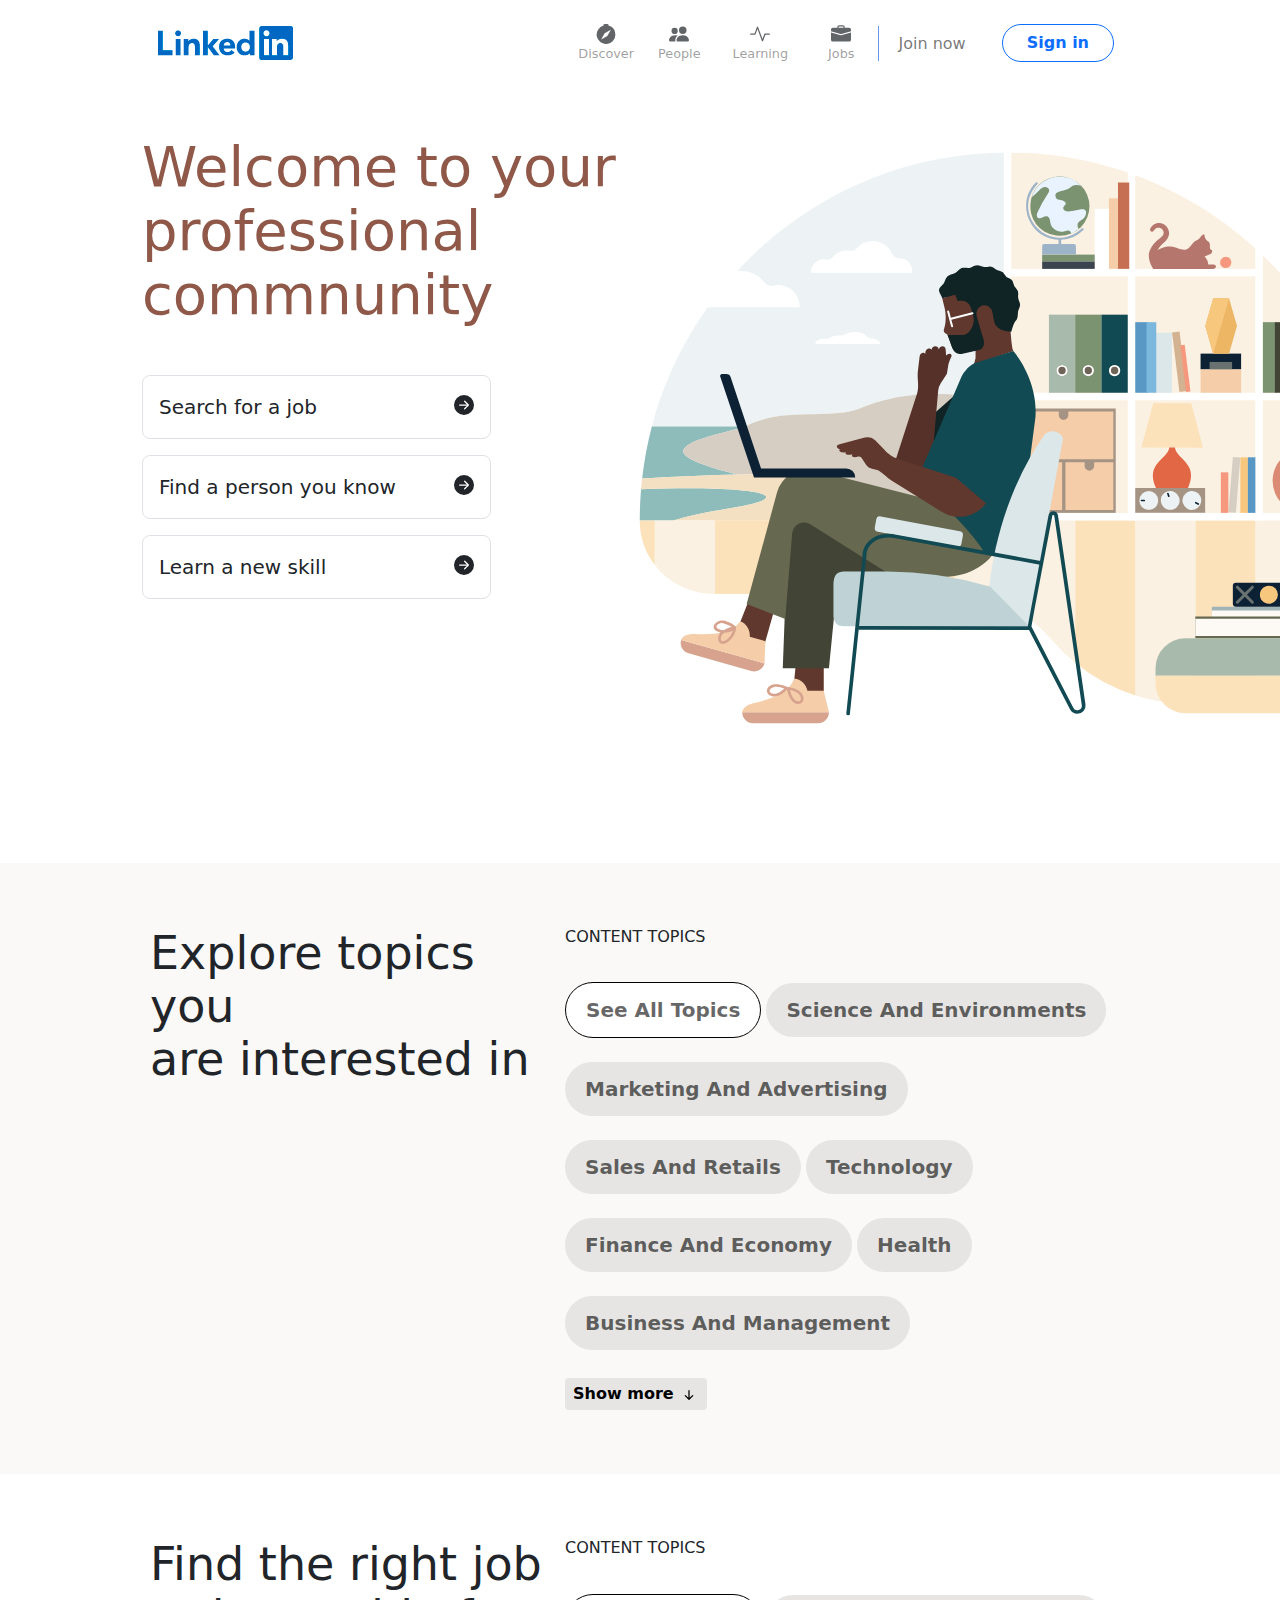
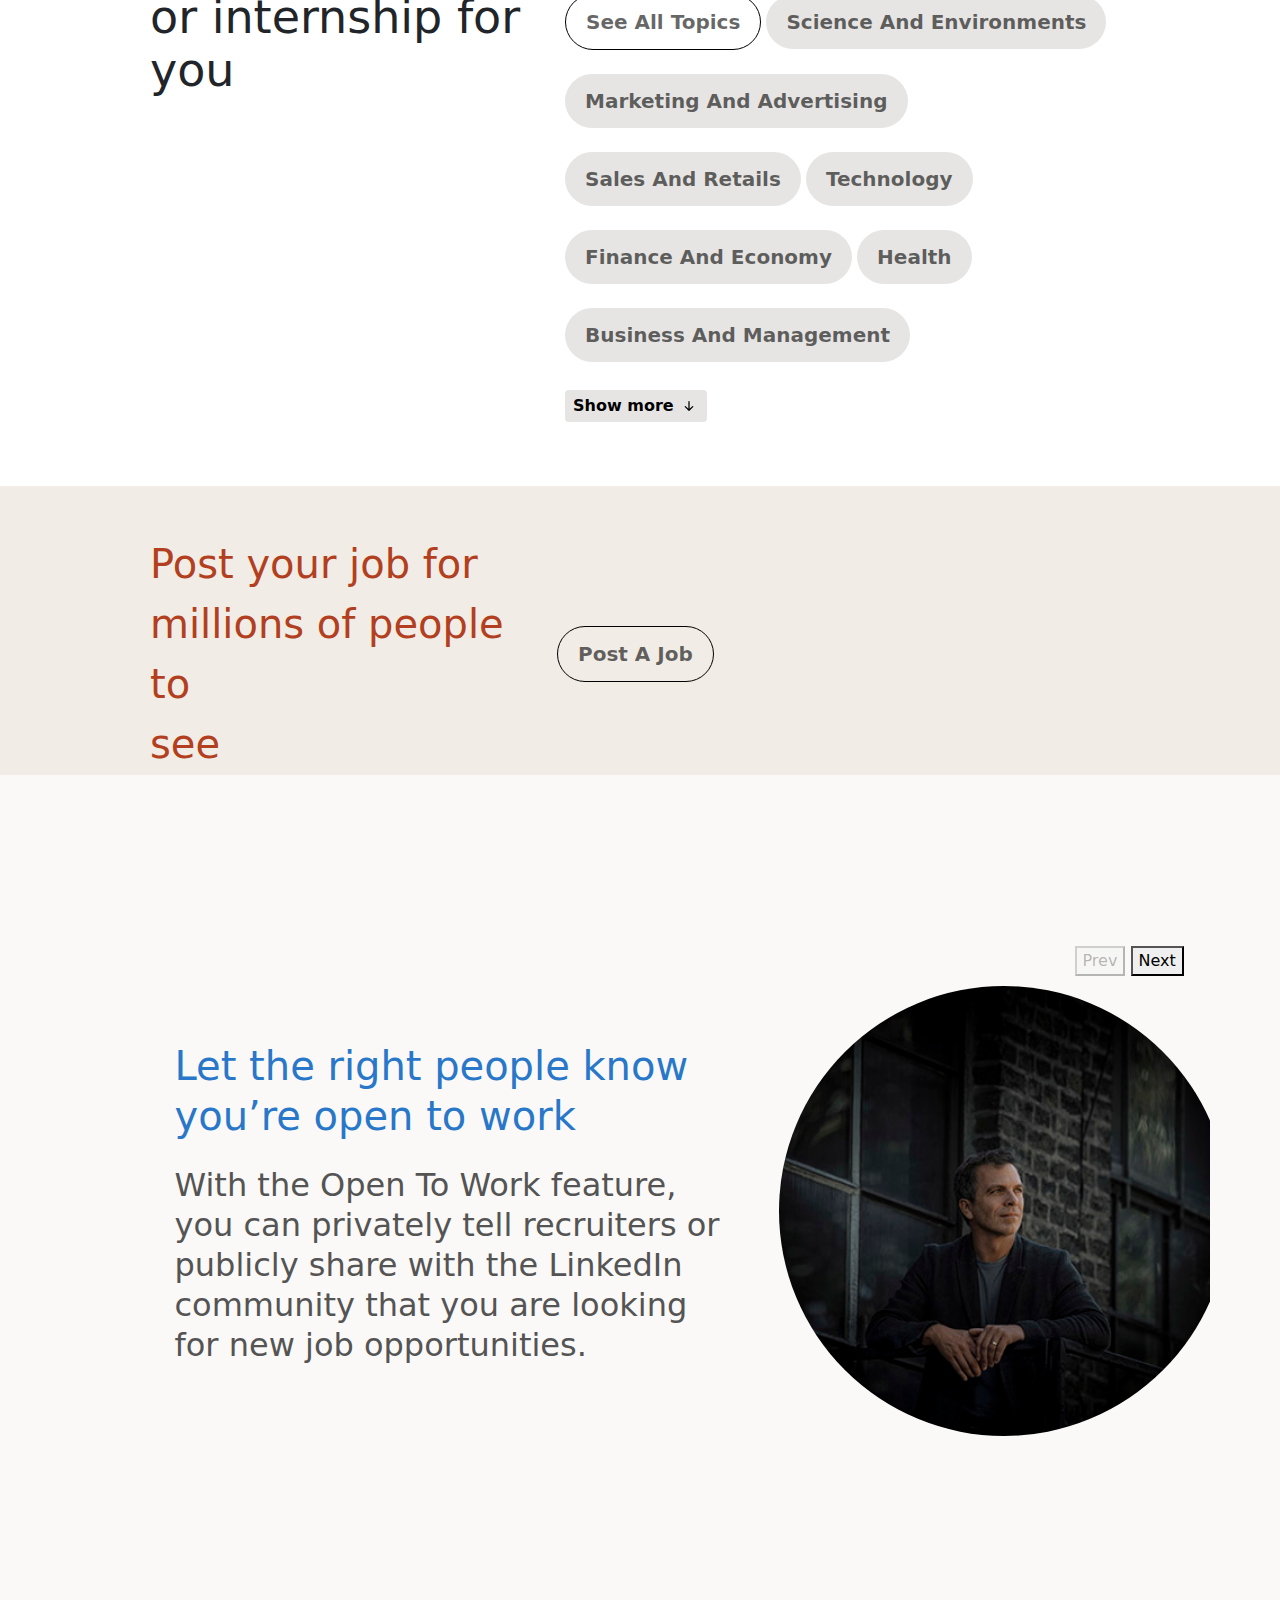
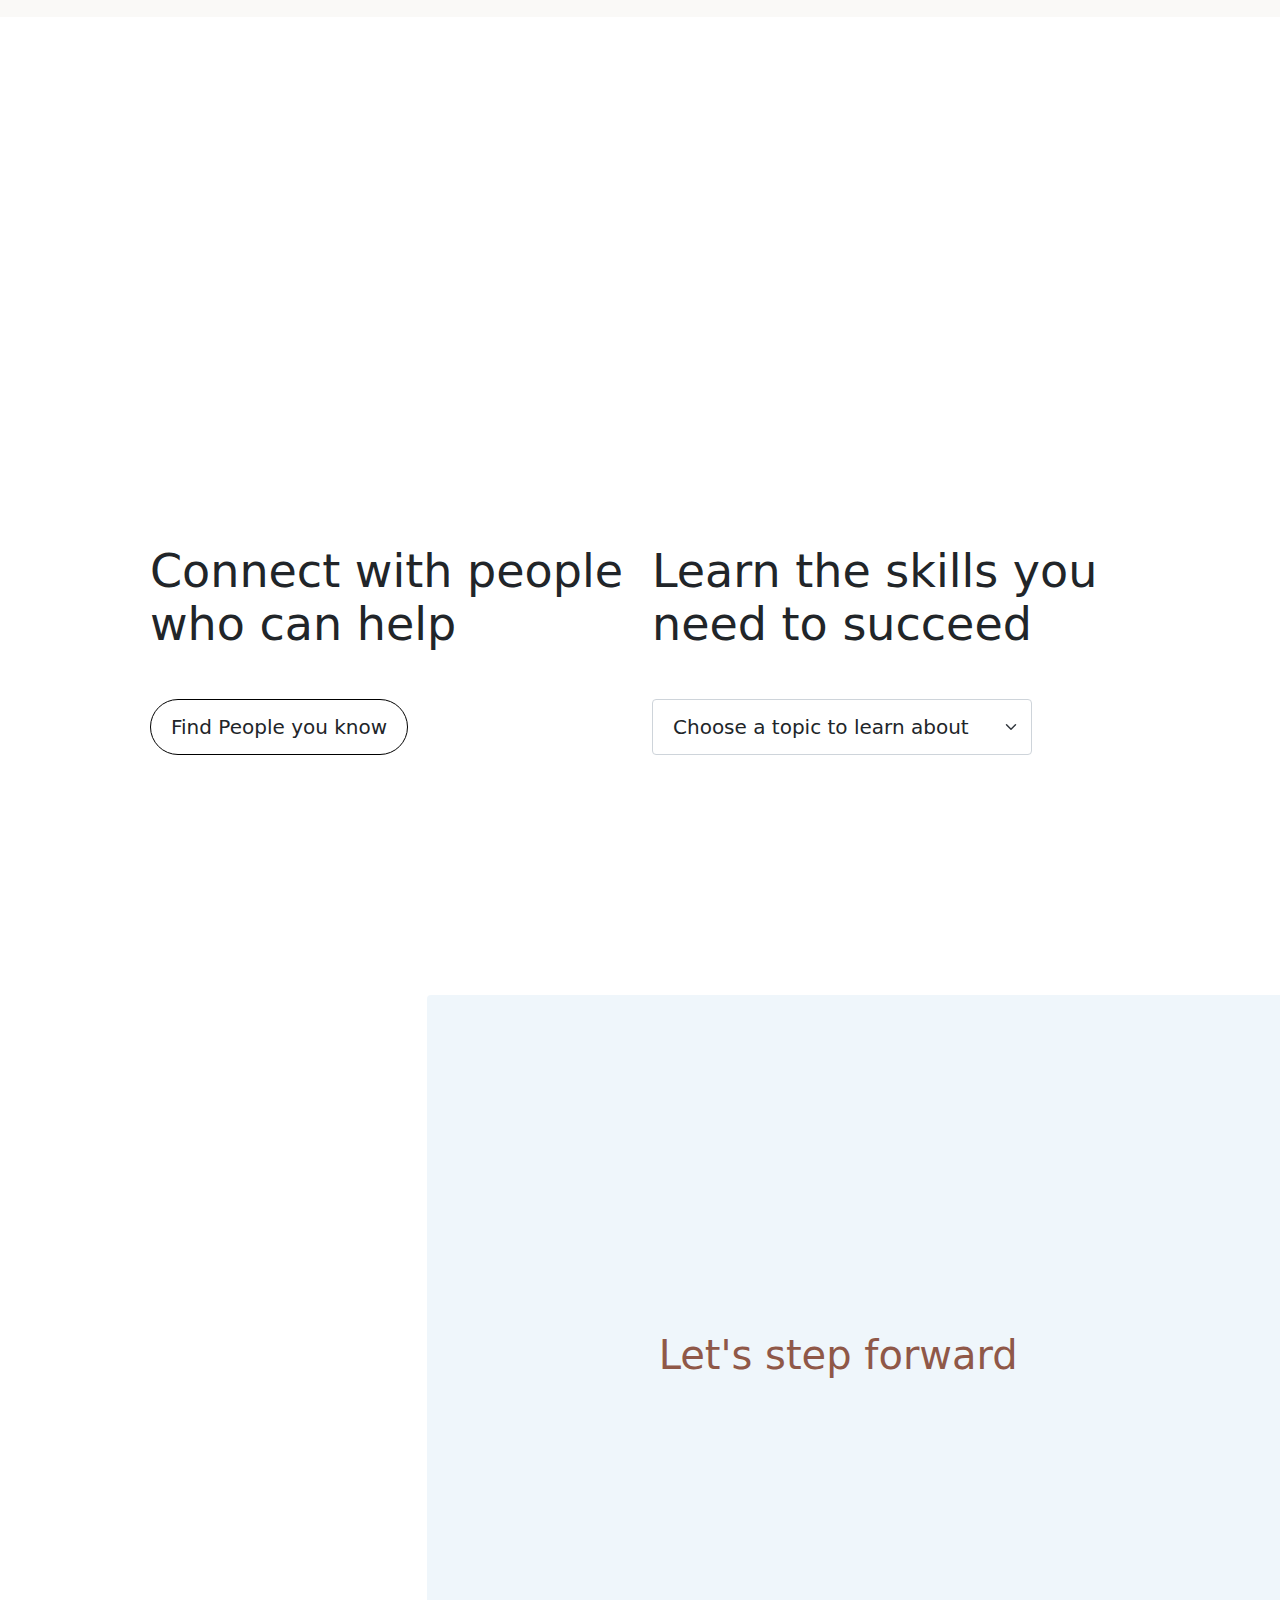
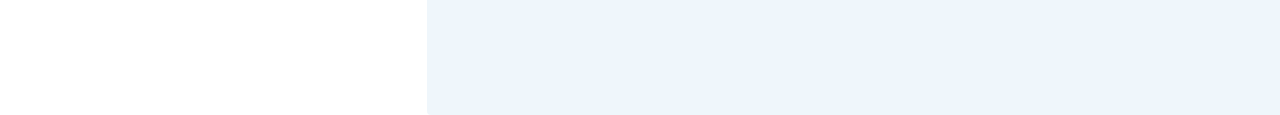
==== index.html @ 9d745d3b "upload code" ====
<!DOCTYPE html>
<html lang="en">

<head>
  <meta charset="UTF-8">
  <meta http-equiv="X-UA-Compatible" content="IE=edge">
  <meta name="viewport" content="width=device-width, initial-scale=1.0">
  <title>Document</title>
  <link rel="stylesheet" href="./CSS/bootstrap.min.css">
  <link rel="stylesheet"
    href="https://cdnjs.cloudflare.com/ajax/libs/bootstrap-icons/1.7.2/font/bootstrap-icons.min.css"
    integrity="sha512-1fPmaHba3v4A7PaUsComSM4TBsrrRGs+/fv0vrzafQ+Rw+siILTiJa0NtFfvGeyY5E182SDTaF5PqP+XOHgJag=="
    crossorigin="anonymous" referrerpolicy="no-referrer" />
  <link rel="stylesheet" href="./CSS/style.css">
</head>

<body>
  <nav class="navbar navbar-expand-lg navbar-light bg-white">
    <div class="container px-lg-7 py-2">
      <a class="navbar-brand" href="#">
        <img src="./img/logo.png" class="logo" alt="logo.png">
      </a>
      <button class="navbar-toggler" type="button" data-bs-toggle="collapse"
        data-bs-target="#navbarSupportedContent" aria-controls="navbarSupportedContent"
        aria-expanded="false" aria-label="Toggle navigation">
        <span class="navbar-toggler-icon"></span>
      </button>
      <div class="collapse navbar-collapse flex-grow-0" id="navbarSupportedContent">
        <ul class="navbar-nav me-auto mb-2 mb-lg-0 driver ps-md-2">
          <li class="nav-item itemHover flexBox py-md-2">
            <svg xmlns="http://www.w3.org/2000/svg" width="20" height="20" fill="currentColor"
              class="bi bi-compass-fill" viewBox="0 0 16 16">
              <path
                d="M15.5 8.516a7.5 7.5 0 1 1-9.462-7.24A1 1 0 0 1 7 0h2a1 1 0 0 1 .962 1.276 7.503 7.503 0 0 1 5.538 7.24zm-3.61-3.905L6.94 7.439 4.11 12.39l4.95-2.828 2.828-4.95z" />
            </svg>
            <a class="nav-link py-0" aria-current="page" href="#">Discover</a>
          </li>
          <li class="nav-item itemHover flexBox py-md-2 px-lg-2">
            <svg xmlns="http://www.w3.org/2000/svg" width="20" height="20" fill="currentColor"
              class="bi bi-people-fill" viewBox="0 0 16 16">
              <path
                d="M7 14s-1 0-1-1 1-4 5-4 5 3 5 4-1 1-1 1H7zm4-6a3 3 0 1 0 0-6 3 3 0 0 0 0 6z" />
              <path fill-rule="evenodd"
                d="M5.216 14A2.238 2.238 0 0 1 5 13c0-1.355.68-2.75 1.936-3.72A6.325 6.325 0 0 0 5 9c-4 0-5 3-5 4s1 1 1 1h4.216z" />
              <path d="M4.5 8a2.5 2.5 0 1 0 0-5 2.5 2.5 0 0 0 0 5z" />
            </svg>
            <a class="nav-link py-0" href="#">People</a>
          </li>
          <li class="nav-item itemHover flexBox py-md-2 px-lg-2">
            <svg xmlns="http://www.w3.org/2000/svg" width="20" height="20" fill="currentColor"
              class="bi bi-activity" viewBox="0 0 16 16">
              <path fill-rule="evenodd"
                d="M6 2a.5.5 0 0 1 .47.33L10 12.036l1.53-4.208A.5.5 0 0 1 12 7.5h3.5a.5.5 0 0 1 0 1h-3.15l-1.88 5.17a.5.5 0 0 1-.94 0L6 3.964 4.47 8.171A.5.5 0 0 1 4 8.5H.5a.5.5 0 0 1 0-1h3.15l1.88-5.17A.5.5 0 0 1 6 2Z" />
            </svg>
            <a class="nav-link py-0" href="#">Learning</a>
          </li>
          <li class="nav-item itemHover flexBox px-lg-3">
            <svg xmlns="http://www.w3.org/2000/svg" width="20" height="20" fill="currentColor"
              class="bi bi-briefcase-fill" viewBox="0 0 16 16">
              <path
                d="M6.5 1A1.5 1.5 0 0 0 5 2.5V3H1.5A1.5 1.5 0 0 0 0 4.5v1.384l7.614 2.03a1.5 1.5 0 0 0 .772 0L16 5.884V4.5A1.5 1.5 0 0 0 14.5 3H11v-.5A1.5 1.5 0 0 0 9.5 1h-3zm0 1h3a.5.5 0 0 1 .5.5V3H6v-.5a.5.5 0 0 1 .5-.5z" />
              <path
                d="M0 12.5A1.5 1.5 0 0 0 1.5 14h13a1.5 1.5 0 0 0 1.5-1.5V6.85L8.129 8.947a.5.5 0 0 1-.258 0L0 6.85v5.65z" />
            </svg>
            <a class="nav-link py-0 " href="#">Jobs</a>
          </li>
        </ul>
        <ul class="navbar-nav me-auto mb-2 mb-lg-0">
          <li class="nav-item px-lg-1">
            <a href="#" class="nav-link px-lg-3 join-now rounded-2">Join now</a>
          </li>
          <li class="nav-item px-lg-3">
            <button class=" rounded-pill border-primary btn px-4 text-primary fw-bold sign">Sign
              in</button>
          </li>
        </ul>
      </div>
    </div>
  </nav>

  <div class="hero">
    <div class="container px-lg-7 py-lg-5 py-md-4 py-1">
      <div class="row g-3">
        <div class="px-lg-0 col-md-12 col-lg-7">
          <div class="heading-lg color-heading fw-light">Welcome to your professional commnunity
          </div>
          <div class="w-6 w-md-8 w-sm-100 mt-lg-5 mt-md-3">
            <div class="border cursor rounded-4 p-3 d-flex justify-content-between my-3 cs-shadow">
              <span class="fs-5">Search for a job</span>
              <span><svg xmlns="http://www.w3.org/2000/svg" width="20" height="20"
                  fill="currentColor" class="bi bi-arrow-right-circle-fill" viewBox="0 0 16 16">
                  <path
                    d="M8 0a8 8 0 1 1 0 16A8 8 0 0 1 8 0zM4.5 7.5a.5.5 0 0 0 0 1h5.793l-2.147 2.146a.5.5 0 0 0 .708.708l3-3a.5.5 0 0 0 0-.708l-3-3a.5.5 0 1 0-.708.708L10.293 7.5H4.5z" />
                </svg></span>
            </div>
            <div class="border cursor rounded-4 p-3 d-flex justify-content-between my-3 cs-shadow">
              <span class="fs-5">Find a person you know</span>
              <span><svg xmlns="http://www.w3.org/2000/svg" width="20" height="20"
                  fill="currentColor" class="bi bi-arrow-right-circle-fill" viewBox="0 0 16 16">
                  <path
                    d="M8 0a8 8 0 1 1 0 16A8 8 0 0 1 8 0zM4.5 7.5a.5.5 0 0 0 0 1h5.793l-2.147 2.146a.5.5 0 0 0 .708.708l3-3a.5.5 0 0 0 0-.708l-3-3a.5.5 0 1 0-.708.708L10.293 7.5H4.5z" />
                </svg></span>
            </div>
            <div class="border cursor rounded-4 p-3 d-flex justify-content-between my-3 cs-shadow">
              <span class="fs-5">Learn a new skill</span>
              <span><svg xmlns="http://www.w3.org/2000/svg" width="20" height="20"
                  fill="currentColor" class="bi bi-arrow-right-circle-fill" viewBox="0 0 16 16">
                  <path
                    d="M8 0a8 8 0 1 1 0 16A8 8 0 0 1 8 0zM4.5 7.5a.5.5 0 0 0 0 1h5.793l-2.147 2.146a.5.5 0 0 0 .708.708l3-3a.5.5 0 0 0 0-.708l-3-3a.5.5 0 1 0-.708.708L10.293 7.5H4.5z" />
                </svg></span>
            </div>
          </div>
        </div>
        <div class="px-lg-0 col-md-12 col-lg-5 posRel">
          <svg id="hero-learning-home" xmlns="http://www.w3.org/2000/svg" width="750" height="680"
            viewBox="0 0 850 680">
            <g>
              <path d="M424.575,8.509c230.256,0,416.916,186.66,416.916,416.916H424.575Z"
                style="fill: #fbf1e2" />
              <g>
                <path
                  d="M127.148,319.069c42.009-22.775,95.185-7.22,129.716-20.427,42.682-19.237,111.264-22.79,141.455-5.811,0,0-.043,12.575-.4,26.238h26.652V8.509c-193.5,0-356.2,131.823-403.221,310.56Z"
                  style="fill: #edf3f4" />
                <path
                  d="M9.127,390.266q-1.452,17.389-1.469,35.159H45.516c16.43-4.737,37-9.376,62.772-13.552C203.471,396.449,126.2,385.482,9.127,390.266Z"
                  style="fill: #8ebcbb" />
                <path
                  d="M57.007,348c-1.949-13.661,52.81-22.755,70.141-28.929H21.354a415.237,415.237,0,0,0-11.027,58.937c40.985-2.342,78.651-3.725,108.089-4.494C83.155,364.719,58.118,355.788,57.007,348Z"
                  style="fill: #8ebcbb" />
                <path
                  d="M395.239,352.868l-34.478,64.049s-40.012-5.541-90.99-13.909c1.448,8.933-8.741,17.229-30.347,20.63-3.736.587-7.311,1.184-10.762,1.787H424.575V319.069H397.923C397.532,334.215,396.759,350.7,395.239,352.868Z"
                  style="fill: #8ebcbb" />
                <path
                  d="M57.007,348c1.111,7.79,26.148,16.721,61.409,25.514,29.272-.764,50.41-.92,58.561-.806,59.884.844,90.532,16.351,92.794,30.3,50.978,8.368,90.99,13.909,90.99,13.909l34.478-64.049c2.53-1.486,3.191-56.9,3.08-60.037-30.382-17.1-99.283-13.258-141.455,5.812-34.525,13.205-87.715-2.347-129.716,20.427C109.817,325.243,55.058,334.337,57.007,348Z"
                  style="fill: #d6cec2" />
                <path
                  d="M269.771,403.008c-2.262-13.951-32.91-29.458-92.794-30.3-8.151-.114-29.289.042-58.561.806-29.438.769-67.1,2.152-108.089,4.494q-.69,6.1-1.2,12.26c117.071-4.784,194.344,6.183,99.161,21.607-25.77,4.176-46.342,8.815-62.772,13.552H228.662c3.451-.6,7.026-1.2,10.762-1.787C261.03,420.237,271.219,411.941,269.771,403.008Z"
                  style="fill: #f3dfc1" />
              </g>
              <g>
                <path d="M773.423,425.425V579.518a207.908,207.908,0,0,0,68.068-154.093Z"
                  style="fill: #fce2ba" />
                <path d="M705.355,425.425V620.989a208.434,208.434,0,0,0,68.068-41.471V425.425Z"
                  style="fill: #fbf1e2" />
                <path d="M637.287,633.83a207.849,207.849,0,0,0,68.068-12.841V425.425H637.287Z"
                  style="fill: #fce2ba" />
                <path d="M569.219,425.425v198.5a208.229,208.229,0,0,0,68.068,9.909V425.425Z"
                  style="fill: #fbf1e2" />
                <path d="M501.151,425.425V586.848a207.989,207.989,0,0,0,68.068,37.073v-198.5Z"
                  style="fill: #fce2ba" />
                <path
                  d="M433.083,425.425V526.9a145.8,145.8,0,0,1,41.046,33.437,209.767,209.767,0,0,0,27.022,26.512V425.425Z"
                  style="fill: #fbf1e2" />
                <path d="M365.015,425.425v83.419A146.917,146.917,0,0,1,433.083,526.9V425.425Z"
                  style="fill: #fbf1e2" />
                <path d="M296.947,425.425v83.384h65.489c.861,0,1.72.02,2.579.035V425.425Z"
                  style="fill: #fce2ba" />
                <rect x="228.879" y="425.425" width="68.068" height="83.383"
                  style="fill: #fbf1e2" />
                <rect x="160.811" y="425.425" width="68.068" height="83.383"
                  style="fill: #fce2ba" />
                <rect x="92.743" y="425.425" width="68.068" height="83.383" style="fill: #fce2ba" />
                <path d="M24.675,425.425V475.9a83.426,83.426,0,0,0,68.068,32.905V425.425Z"
                  style="fill: #fbf1e2" />
                <path d="M7.658,425.425h0A83.007,83.007,0,0,0,24.675,475.9V425.425Z"
                  style="fill: #fce2ba" />
              </g>
              <g>
                <rect x="756.406" width="93.594" height="105.506" style="fill: #e9e5df" />
                <path
                  d="M827.027,16.407V79.129H798.1V68.919H787.692c-4.643-12.676-9.972-26.429-14.614-39.094C773.078,29.825,791.152,16.407,827.027,16.407Z"
                  style="fill: #b4c6d8" />
                <rect x="797.247" y="68.919" width="29.78" height="10.21" style="fill: #74899f" />
                <polygon
                  points="827.007 57.007 827.007 61.261 784.52 61.261 782.926 57.007 827.007 57.007"
                  style="fill: #3b444f" />
                <polygon
                  points="827.007 46.055 827.007 50.2 780.432 50.2 778.828 46.055 827.007 46.055"
                  style="fill: #3b444f" />
                <polygon
                  points="827.007 34.885 827.007 39.139 776.334 39.139 774.73 34.885 827.007 34.885"
                  style="fill: #3b444f" />
                <rect x="797.247" y="74.024" width="29.78" height="5.105" style="fill: #3b444f" />
                <rect x="776.827" y="79.129" width="50.2" height="10.21" style="fill: #fff" />
              </g>
              <g>
                <g>
                  <rect x="420.32" y="416.917" width="429.68" height="8.509" style="fill: #fff" />
                  <rect x="420.32" y="280.781" width="429.68" height="8.509" style="fill: #fff" />
                  <rect x="420.32" y="140.39" width="293.544" height="8.509" style="fill: #fff" />
                  <rect x="420.32" width="293.544" height="8.509" style="fill: #fff" />
                </g>
                <g>
                  <rect x="211.862" y="208.458" width="425.425" height="8.509"
                    transform="translate(637.287 -211.862) rotate(90)" style="fill: #fff" />
                  <rect x="352.252" y="208.458" width="425.425" height="8.509"
                    transform="translate(777.678 -352.252) rotate(90)" style="fill: #fff" />
                  <rect x="496.897" y="208.458" width="425.425" height="8.509"
                    transform="translate(922.322 -496.897) rotate(90)" style="fill: #fff" />
                  <rect x="773.423" y="348.849" width="144.645" height="8.509"
                    transform="translate(1198.849 -492.643) rotate(90)" style="fill: #fff" />
                </g>
              </g>
              <g>
                <g>
                  <rect x="549.65" y="42.543" width="12.763" height="97.848"
                    transform="translate(1112.062 182.933) rotate(180)" style="fill: #c66f53" />
                  <rect x="523.273" y="72.322" width="20.42" height="68.068"
                    transform="translate(1066.967 212.713) rotate(180)" style="fill: #fff" />
                  <rect x="539.439" y="60.41" width="10.21" height="79.98"
                    transform="translate(1089.089 200.801) rotate(180)" style="fill: #f5cea9" />
                </g>
                <g>
                  <rect x="569.219" y="200.801" width="14.464" height="79.98"
                    style="fill: #5998c5" />
                  <rect x="590.49" y="212.713" width="20.42" height="68.068"
                    style="fill: #dbe7e9" />
                  <rect x="581.982" y="200.801" width="11.061" height="79.98"
                    style="fill: #7cb8dd" />
                  <rect x="615.09" y="211.597" width="8.509" height="68.068"
                    transform="translate(-25.318 77.31) rotate(-7)" style="fill: #d3b291" />
                  <rect x="623.504" y="226.417" width="5.055" height="53.385"
                    transform="translate(-26.18 78.181) rotate(-7)" style="fill: #f5987e" />
                </g>
                <g>
                  <rect x="463.714" y="131.882" width="59.56" height="8.509"
                    transform="translate(986.987 272.272) rotate(180)" style="fill: #3b444f" />
                  <rect x="463.714" y="124.224" width="59.56" height="7.658"
                    transform="translate(986.987 256.106) rotate(180)" style="fill: #7b9370" />
                </g>
                <g>
                  <rect x="643.243" y="236.442" width="45.946" height="17.868"
                    transform="translate(1332.432 490.752) rotate(180)" style="fill: #0d2135" />
                  <rect x="653.453" y="245.896" width="25.526" height="8.509"
                    transform="translate(1332.432 500.3) rotate(180)" style="fill: #697171" />
                  <path d="M675.528,173.574H657.566l-8.981,31.434,8.981,31.434h17.962l8.982-31.434Z"
                    style="fill: #edb665" />
                  <polygon
                    points="657.566 173.574 648.585 205.008 657.566 236.442 657.582 236.442 675.479 173.574 657.566 173.574"
                    style="fill: #f8c77e" />
                </g>
                <g>
                  <path
                    d="M825.782,380.533a36.314,36.314,0,0,1-36.314,36.314H761.239a36.308,36.308,0,0,1-26.287-61.359,26.707,26.707,0,0,0,4.291-28.238c-7.771-18.058,5.853-38.754,25.608-38.615h21.006c19.577-.321,33.471,20.792,25.607,38.615a26.671,26.671,0,0,0,4.475,28.442A36.14,36.14,0,0,1,825.782,380.533Z"
                    style="fill: #db8a73" />
                  <path d="M810.613,327.139c-.019.039-.038.088-.057.127.019-.039.029-.088.048-.127Z"
                    style="fill: #b57865" />
                  <path
                    d="M738.334,327.344c-.019-.039-.039-.087-.058-.126h.01C738.305,327.257,738.315,327.305,738.334,327.344Z"
                    style="fill: #b57865" />
                  <polygon
                    points="783.634 323.323 766.617 323.323 770.02 199.099 780.23 199.099 783.634 323.323"
                    style="fill: #3b444f" />
                  <path
                    d="M787.037,329.279A12.338,12.338,0,0,1,774.7,341.617c-16.366-.65-16.361-24.028,0-24.675A12.338,12.338,0,0,1,787.037,329.279Z"
                    style="fill: #0d2135" />
                  <rect x="752.152" y="372.673" width="45.946" height="7.656"
                    style="fill: #303a45" />
                  <g>
                    <path
                      d="M787.037,142.092l-.05,44.344A14.014,14.014,0,0,0,780.23,199.1H770.02a14.148,14.148,0,0,0-6.807-12.688l.048-44.319Z"
                      style="fill: #db8a73" />
                    <g>
                      <path
                        d="M780.764,151.451a2.888,2.888,0,0,0-3.086,2.87v26.593a2.98,2.98,0,0,0,5.956,0V154.321A2.87,2.87,0,0,0,780.764,151.451Z"
                        style="fill: #fff" />
                      <rect x="787.037" y="173.574" width="3.403" height="5.105" rx="1.17"
                        transform="translate(1577.477 352.254) rotate(-180)"
                        style="fill: #0d2135" />
                      <rect x="777.678" y="174.425" width="5.956" height="2.552"
                        transform="matrix(-1, 0, 0, -1, 1561.305, 351.431)" style="fill: #3b444f" />
                      <rect x="787.037" y="165.065" width="3.403" height="5.105" rx="1.17"
                        transform="translate(1577.477 335.237) rotate(-180)"
                        style="fill: #0d2135" />
                      <rect x="777.678" y="165.916" width="5.956" height="2.552"
                        transform="matrix(-1, 0, 0, -1, 1561.305, 334.414)" style="fill: #3b444f" />
                      <rect x="787.037" y="156.557" width="3.403" height="5.105" rx="1.17"
                        transform="translate(1577.477 318.219) rotate(-180)"
                        style="fill: #0d2135" />
                      <rect x="777.678" y="157.408" width="5.956" height="2.552"
                        transform="matrix(-1, 0, 0, -1, 1561.305, 317.397)" style="fill: #3b444f" />
                    </g>
                    <g>
                      <path
                        d="M769.486,151.451a2.89,2.89,0,0,1,3.087,2.87v26.593a2.979,2.979,0,0,1-5.955,0V154.321A2.87,2.87,0,0,1,769.486,151.451Z"
                        style="fill: #fff" />
                      <rect x="759.81" y="173.574" width="3.403" height="5.105" rx="1.17"
                        style="fill: #0d2135" />
                      <rect x="766.617" y="174.425" width="5.956" height="2.552"
                        style="fill: #3b444f" />
                      <rect x="759.81" y="165.065" width="3.403" height="5.105" rx="1.17"
                        style="fill: #0d2135" />
                      <rect x="766.617" y="165.916" width="5.956" height="2.552"
                        style="fill: #3b444f" />
                      <rect x="759.81" y="156.557" width="3.403" height="5.105" rx="1.17"
                        style="fill: #0d2135" />
                      <rect x="766.617" y="157.408" width="5.956" height="2.552"
                        style="fill: #3b444f" />
                    </g>
                  </g>
                  <g>
                    <rect x="770.871" y="199.099" width="0.851" height="173.574"
                      style="fill: #fff" />
                    <rect x="773.423" y="199.099" width="0.851" height="173.574"
                      style="fill: #fff" />
                    <rect x="775.976" y="199.099" width="0.851" height="173.574"
                      style="fill: #fff" />
                    <rect x="778.529" y="199.099" width="0.851" height="173.574"
                      style="fill: #fff" />
                  </g>
                </g>
                <g>
                  <g>
                    <rect x="471.371" y="192.292" width="29.78" height="88.488"
                      style="fill: #a8baac" />
                    <g>
                      <path
                        d="M492.643,255.681a6.381,6.381,0,0,1-6.382,6.381c-8.447-.292-8.445-12.472,0-12.763A6.382,6.382,0,0,1,492.643,255.681Z"
                        style="fill: #6e6558" />
                      <path
                        d="M486.261,251.426a4.255,4.255,0,0,1,0,8.509,4.255,4.255,0,0,1,0-8.509m0-2.127a6.381,6.381,0,0,0-6.381,6.382c.292,8.447,12.472,8.445,12.763,0a6.382,6.382,0,0,0-6.382-6.382Z"
                        style="fill: #fff" />
                    </g>
                  </g>
                  <g>
                    <rect x="501.151" y="192.292" width="29.78" height="88.488"
                      style="fill: #7b9370" />
                    <g>
                      <path
                        d="M522.422,255.681a6.381,6.381,0,0,1-6.381,6.381c-8.447-.292-8.445-12.472,0-12.763A6.381,6.381,0,0,1,522.422,255.681Z"
                        style="fill: #6e6558" />
                      <path
                        d="M516.041,251.426a4.255,4.255,0,0,1,0,8.509,4.255,4.255,0,0,1,0-8.509m0-2.127a6.381,6.381,0,0,0-6.381,6.382c.291,8.447,12.472,8.445,12.762,0a6.381,6.381,0,0,0-6.381-6.382Z"
                        style="fill: #fff" />
                    </g>
                  </g>
                  <g>
                    <rect x="530.931" y="192.292" width="29.78" height="88.488"
                      style="fill: #124a53" />
                    <g>
                      <path
                        d="M552.2,255.681a6.381,6.381,0,0,1-6.381,6.381c-8.448-.292-8.445-12.472,0-12.763A6.381,6.381,0,0,1,552.2,255.681Z"
                        style="fill: #6e6558" />
                      <path
                        d="M545.821,251.426a4.255,4.255,0,0,1,0,8.509,4.255,4.255,0,0,1,0-8.509m0-2.127a6.382,6.382,0,0,0-6.382,6.382c.292,8.447,12.473,8.445,12.763,0a6.381,6.381,0,0,0-6.381-6.382Z"
                        style="fill: #fff" />
                    </g>
                  </g>
                </g>
                <rect x="713.864" y="200.801" width="14.464" height="79.98" style="fill: #7b9370" />
                <rect x="688.338" y="353.954" width="8.509" height="62.963" style="fill: #f8c77e" />
                <rect x="677.291" y="353.713" width="8.509" height="62.963"
                  transform="translate(33.476 -53.992) rotate(4.651)" style="fill: #d6cec2" />
                <rect x="666.216" y="370.971" width="8.509" height="45.946" style="fill: #f5987e" />
                <rect x="696.847" y="353.954" width="8.509" height="62.963" style="fill: #5998c5" />
                <rect x="727.477" y="200.801" width="14.464" height="79.98" style="fill: #424435" />
                <g>
                  <rect x="428.829" y="298.649" width="118.268" height="118.268"
                    style="fill: #a59384" />
                  <path
                    d="M464.635,359.41v4.34a5.425,5.425,0,1,1-10.85,0v-4.34h-21.7v54.252h54.251V359.41Z"
                    style="fill: #f5cea9;fill-rule: evenodd" />
                  <path
                    d="M522.684,359.41v4.34a5.425,5.425,0,1,1-10.85,0v-4.34h-21.7v54.252h54.252V359.41Z"
                    style="fill: #f5cea9;fill-rule: evenodd" />
                  <path
                    d="M493.388,301.9v4.34a5.425,5.425,0,1,1-10.85,0V301.9H432.084v54.251h112.3V301.9Z"
                    style="fill: #f5cea9;fill-rule: evenodd" />
                </g>
                <g>
                  <polygon
                    points="645.93 343.058 576.103 342.792 589.655 292.463 632.761 292.627 645.93 343.058"
                    style="fill: #fce2ba" />
                  <path
                    d="M628.986,388.839,592.7,388.7c-12.614-28.117,13.22-32.129,15.133-45.79l6.361.024C616.011,356.61,641.814,360.82,628.986,388.839Z"
                    style="fill: #e16745" />
                </g>
                <g>
                  <polygon
                    points="648.425 388.839 569.219 388.839 569.219 416.917 648.425 416.917 648.425 388.839 648.425 388.839"
                    style="fill: #a59384;fill-rule: evenodd" />
                  <path
                    d="M584.556,392.24A10.643,10.643,0,0,1,595.2,402.877c-.576,14.113-20.7,14.113-21.276,0A10.642,10.642,0,0,1,584.556,392.24Z"
                    style="fill: #edf3f4;fill-rule: evenodd" />
                  <path
                    d="M580.388,402.877a.958.958,0,0,0-.952-.952h-3.172a.952.952,0,0,0,0,1.9h3.172a.955.955,0,0,0,.952-.952Z"
                    style="fill: #0d2135;fill-rule: evenodd" />
                  <path
                    d="M628.216,412.172a10.643,10.643,0,0,1-4.124-14.468c7.365-12.053,24.948-2.264,18.591,10.345a10.644,10.644,0,0,1-14.467,4.123Z"
                    style="fill: #edf3f4;fill-rule: evenodd" />
                  <path
                    d="M637.029,404.9a.958.958,0,0,0,.368,1.294l2.773,1.543a.951.951,0,1,0,.925-1.663c-.791-.442-1.979-1.1-2.771-1.544a.959.959,0,0,0-1.295.37Z"
                    style="fill: #0d2135;fill-rule: evenodd" />
                  <path
                    d="M618.908,399.5a10.641,10.641,0,0,1-6.706,13.466c-13.564,3.939-19.956-15.144-6.76-20.172a10.641,10.641,0,0,1,13.466,6.706Z"
                    style="fill: #edf3f4;fill-rule: evenodd" />
                  <path
                    d="M607.5,398.927a.959.959,0,0,0,.6-1.206c-.288-.86-.721-2.147-1.008-3.008a.952.952,0,1,0-1.805.606l1.007,3.007a.961.961,0,0,0,1.206.6Z"
                    style="fill: #0d2135;fill-rule: evenodd" />
                </g>
                <g>
                  <path
                    d="M466.084,112.312h33.547A2.371,2.371,0,0,1,502,114.683v9.541a0,0,0,0,1,0,0H463.714a0,0,0,0,1,0,0v-9.541A2.371,2.371,0,0,1,466.084,112.312Z"
                    style="fill: #9db3c8" />
                  <path
                    d="M510.385,94.517a1.275,1.275,0,0,0-1.805,0C473.905,126.427,426.5,78.978,458.4,44.335a1.276,1.276,0,0,0-1.805-1.8c-23.534,23.394-7.149,64.086,25.676,64.885v5.262h2.971V107.4a37.887,37.887,0,0,0,25.144-11.082A1.274,1.274,0,0,0,510.385,94.517Z"
                    style="fill: #9db3c8" />
                  <g>
                    <path
                      d="M517.317,69.4A33.562,33.562,0,0,0,483.755,35.84c-44.52,1.768-44.507,65.364,0,67.125A33.563,33.563,0,0,0,517.317,69.4Z"
                      style="fill: #7b9370" />
                    <path
                      d="M458.76,53.045c1.959-2.039,3.913-4.328,6.624-5.13s6.331.826,6.324,3.654a6.933,6.933,0,0,1-1.55,3.664A141.084,141.084,0,0,0,458.606,76.05c-.921,2.05-1.659,4.8.043,6.266,3.353,2.611,7.305-2.673,10.841-1.467a4.88,4.88,0,0,1,2.812,3.394c.434,1.464.486,3.014.816,4.505,1.426,6.452,8.752,10.932,15.145,9.261a25.894,25.894,0,0,1,4.2-1.108c2.133-.3,4.6,1.358,3.84,3.631a33.537,33.537,0,0,0,8.839-5.26c-1.516-2.437-2-5.623-.2-7.764,1.939-2.313,4.718-2.489,6.429-4.975,3.385-4.92,2.416-8.393,0-9.36-4.254-1.7-23.658,6.641-23.823-1.7-.032-1.583,3.315-3.749,3.092-5.318-.239-1.689-4.385-3.686-7.3-4.035a5.085,5.085,0,0,1-4.586-4.615c-.376-6.294,11.869-4.667,16.7-9.317,3.594-3.457,8.62-3.527,12.932-1.585C491.248,27.739,459.269,35,451.789,59.163A55.318,55.318,0,0,0,458.76,53.045Z"
                      style="fill: #e8f3ff" />
                  </g>
                </g>
                <rect x="643.243" y="254.404" width="45.946" height="26.376"
                  style="fill: #f5cea9" />
                <g>
                  <path
                    d="M584.535,125.161c.223,5.6,1.681,9.6,5.007,15.261h68.366c3.74-.1,3.733-5.221-.017-5.127H651.91s.367-4.64-4.128-8.98l6.759-2.743c2.282-1.332,1.786-4.452,1.786-4.452s-2.52-.248-2.58-3.563c0,0,.94-4.211-1.726-6.169l-.991-.7c-2.792-2-2.876-4.477-3.713-7.921-4.7,2.029-3.631,5.127-8.951,7.4-4.575,1.957-7.092,9.741-12.4,10.434s-11.988-3.572-16.252-3.572c-3.2,0-6.75-.436-15.1,3.956a28.77,28.77,0,0,1,5.066-6.374c2.869-2.82,6.457-5.609,7.469-9.895,2.252-8.446-5.973-16.419-14.27-13.689A10.95,10.95,0,0,0,586.2,95.05a2.3,2.3,0,0,0,4.144,1.973,6.043,6.043,0,0,1,3.956-3.118c4.184-1.123,8.245,3.073,6.81,7.135-1.045,2.808-3.963,4.388-6.186,6.451C589.869,111.591,584.678,118.8,584.535,125.161Z"
                    style="fill: #b5776d" />
                  <path
                    d="M665.365,133.158a6.382,6.382,0,0,0,6.382,6.382c8.447-.292,8.445-12.473,0-12.763A6.381,6.381,0,0,0,665.365,133.158Z"
                    style="fill: #f5987e" />
                </g>
              </g>
              <path
                d="M188.867,183.776c.673-15.75-14.594-28.053-29.8-24.327a9.546,9.546,0,0,1-9.7-3.363,35.13,35.13,0,0,0-27.756-13.549c-6.12.265-13.174,2.4-17.536-3.29a39.619,39.619,0,0,0-66.527,9.259,14.124,14.124,0,0,1-13.078,8.4A24.281,24.281,0,0,0,.162,183.784h188.7Z"
                style="fill: #fff" />
              <path
                d="M201.665,144.64a14.806,14.806,0,0,1,18.12-14.808,5.8,5.8,0,0,0,5.9-2.047,21.354,21.354,0,0,1,16.878-8.247c3.722.161,8.011,1.462,10.664-2a24.081,24.081,0,0,1,40.455,5.636,8.588,8.588,0,0,0,7.953,5.111,14.774,14.774,0,0,1,14.784,16.363H201.669Z"
                style="fill: #fff" />
              <path
                d="M206.765,225.474c-.261-3.653,5.654-6.5,11.543-5.641a5.282,5.282,0,0,0,3.758-.78,18.03,18.03,0,0,1,10.752-3.142c2.371.061,5.1.557,6.794-.763a20.641,20.641,0,0,1,11.763-3.286c6.246,0,11.619,2.232,14.008,5.433.9,1.2,2.866,1.957,5.066,1.947,5.584-.05,10.067,2.922,9.418,6.233h-73.1Z"
                style="fill: #fff" />
              <g>
                <g>
                  <g>
                    <g>
                      <polygon
                        points="185.474 579.6 216.184 579.6 216.184 624.588 180.806 624.588 185.474 579.6"
                        style="fill: #61382d" />
                      <path
                        d="M136.083,655.3h73.7a12.284,12.284,0,0,0,12.284-12.284H123.8A12.284,12.284,0,0,0,136.083,655.3Z"
                        style="fill: #d7a38f" />
                      <path
                        d="M222.07,643.014H123.8s-.372-7.337,13.613-10.662c16.308-3.854,38.936-10.275,45.375-27.853,7.622.727,13.442,6.567,14.971,13.947h18.426Z"
                        style="fill: #f5cea9" />
                      <path
                        d="M193.066,625.447c-2.151-9.795-16.707-11.035-17.955-11.233-.83-.347-9.726-4.542-16.576-2.742-10.107,3.058-8.259,13.212,1.683,13.673,6.335,0,12.368-5.9,14.331-8.018.57,2.751,2.447,10.21,6.629,13.793C186.526,635.733,194.714,633.839,193.066,625.447ZM157.7,621.571c-4.484-1.725-3.433-5.562,1.67-7.143,3.747-1.061,9.124.525,12.007,1.576C168.227,619.118,162.346,623.538,157.7,621.571Zm31.335,8.563c-1.2.7-3.6.387-5.858-1.546-2.967-2.541-4.618-7.887-5.342-10.869,4.338.895,11.276,3.34,12.214,8.3C190.273,627.206,190.44,629.32,189.034,630.134Z"
                        style="fill: #d7a38f" />
                    </g>
                    <g>
                      <polygon
                        points="131.088 516.637 160.641 524.986 148.41 568.28 114.364 558.661 131.088 516.637"
                        style="fill: #61382d" />
                      <path
                        d="M62.976,576.055,133.9,596.093a12.284,12.284,0,0,0,15.161-8.481L54.5,560.894A12.283,12.283,0,0,0,62.976,576.055Z"
                        style="fill: #d7a38f" />
                      <path
                        d="M149.065,587.612,54.5,560.894s1.637-7.162,16-6.558c16.741.724,40.263.7,51.239-14.469,7.136,2.773,11.149,9.975,10.615,17.492l17.732,5.01Z"
                        style="fill: #f5cea9" />
                      <path
                        d="M116.871,547.21c.712-2.777-10.883-7.749-14.178-8.232-7.453-1.738-16.436,7.285-7.49,12.175a13.89,13.89,0,0,0,3.819,1.369c-4.46,5.179-3.206,15.28,5.479,12.36C112.066,562.179,116.869,552.534,116.871,547.21Zm-22.14-1.986c.841-2.023,4.281-3.922,7.291-3.248a35.155,35.155,0,0,1,9.748,4.029,43.072,43.072,0,0,0-9.221,3.81,12.114,12.114,0,0,1-6.5-1.721C94.065,546.823,94.566,545.62,94.731,545.224Zm8.115,16.932c-5.232,1.38-3.488-6.8-.413-8.595.357-.248.728-.485,1.1-.717a26.957,26.957,0,0,0,9.7-2.391C111.942,554.27,108.508,560.668,102.846,562.156Z"
                        style="fill: #d7a38f" />
                    </g>
                    <g>
                      <path
                        d="M391.071,420.542c-12.142,54.987-37.259,63.309-62.614,64.159l-83-.487a13.94,13.94,0,0,0-14.015,13.514l-9.37,95.165H169.745l5.2-138.353c-1.732-25.972,2.428-70.424,2.428-70.424Z"
                        style="fill: #424435;fill-rule: evenodd" />
                      <path
                        d="M163.288,393.654,128.8,520.108l43.711,17,7.918-96.985a13.382,13.382,0,0,1,20.475-10.232l93.029,58.648,54.584.772c30.42.981,59.009-13.662,68.4-42.613l4.254-45.521-59.134,7.4-155.676-39.62A35.159,35.159,0,0,0,163.288,393.654Z"
                        style="fill: #666850;fill-rule: evenodd" />
                    </g>
                  </g>
                  <polygon
                    points="393.535 257.978 327.168 316.687 327.791 361.672 411.403 332.002 393.535 257.978"
                    style="fill: #102325" />
                  <path
                    d="M294.5,374.831a36.763,36.763,0,0,1,1.765-13.585l25.792-79.77c2.589-8.74-.313-16.313.863-25.595l1.955-16.539c.538-3.753,5.072-5.39,6.44-2.127-.623-6.059,4.747-8.422,7.014-5.062.957-5.316,7.5-5.187,8.307-.466.982-4.745,7.392-4.644,7.691-.291l.513,7.28a4.917,4.917,0,0,1,4.11-2.215,2.334,2.334,0,0,1,1.928,3.36,49.884,49.884,0,0,0-3.314,8.413l-1.806,11.134-6.966,10.608a18.135,18.135,0,0,0-2.907,8.373l-8.5,97.046Z"
                    style="fill: #553129" />
                  <g>
                    <path
                      d="M427.978,211.862c-.3-4.15,2.221-13.127,2.283-13.262h-.005s3.266-10.22,3.266-15.852a40.055,40.055,0,0,0-78.805-10.135l-4.239,1.175,3.14,12.955h0c.094.957.232,1.9.392,2.835h-.007c1.088,10.053-.484,15.791-1.162,17.721s-1.424,4.62,1.684,6.215a4.739,4.739,0,0,1,2.6,3.025l3.532,10.247c2.347,7.221,6.3,10.582,13.689,8.905,6.708-1.534,11.675-2.562,13.861-3.026a35.214,35.214,0,0,1-1.923,16.522l44.8-15.62C429.606,230.733,428.829,222.278,427.978,211.862Z"
                      style="fill: #61382d" />
                    <path
                      d="M350.48,173.785c4.371-1.22,10.427-2.922,14.852-3.964l2.616,7.072c3.288-.366,6.49-.852,9.543.723a10.686,10.686,0,0,1,5.316,6.423l2.742,9.271c2.9,7.726-3.128,21.506-11.175,21.955H356.507l4.153,11.519c2.347,7.221,5.471,11.429,12.864,9.753l18.718-4.255c4.971-1.118,6.439-6.993,5.1-11.912-2.186-7.223-4.5-14.205-6.431-21.519-.684-2.479-1.7-5.206-1.784-7.791a9.113,9.113,0,0,1,18.185-1.1l.037-.007c.519,2.575,1.576,7.957,2.087,10.492,1.872,8.968,12.547,11.231,19.388,11.208.019-.161,2.468-10.022,4.747-12.107,2.01-1.839,2.384-4.6,2.559-7.176a16.806,16.806,0,0,1,1.882-8.228,7.7,7.7,0,0,0-.069-6.32,13.989,13.989,0,0,1-1.382-8.37,7.7,7.7,0,0,0-2.121-6.415,13.93,13.93,0,0,1-3.523-6.754,7.834,7.834,0,0,0-5.328-5.441,7.7,7.7,0,0,1-4.216-3.816A7.7,7.7,0,0,0,416,142.881c-2.585-.525-4.564-1.171-6.472-3.081a7.7,7.7,0,0,0-6.463-1.912,18.927,18.927,0,0,1-4.964.5,17.717,17.717,0,0,1-4.792-1.613,7.7,7.7,0,0,0-6.248.184c-1.793.861-3.617,2.062-5.625,2.312-4.006.42-8.373-1.457-11.62,1.893-1.553,1.421-3.738,3.953-5.886,4.439l-4.452,1.333a7.7,7.7,0,0,0-4.9,4.423l-1.745,4.2c-1.31,3.123-5.42,5.028-6,8.607C346.382,167.3,349.728,170.529,350.48,173.785Z"
                      style="fill: #102325" />
                    <path
                      d="M385.842,190.307a1.131,1.131,0,0,0-1.38-.815l-24.257,6.249-1.954-7.323a1.134,1.134,0,0,0-2.19.585l4.487,16.816a1.134,1.134,0,0,0,2.191-.585l-1.949-7.3,24.237-6.244A1.133,1.133,0,0,0,385.842,190.307Z"
                      style="fill: #fff" />
                  </g>
                  <path
                    d="M370.562,266.486c-20.536,47.917-52.769,122.523-52.769,122.523,46.371,18.549,80.831,73,80.831,73l13.613,2.127c23.067-22.286,32.534-62.7,35.736-93.168l8.083-62.112c3.4-43.394-24.967-75.294-24.967-75.294L388.43,246.917C382.971,248.82,375.667,254.575,370.562,266.486Z"
                    style="fill: #124a53" />
                  <path
                    d="M365.947,377l-66.941-21.8c-9.3-3.022-15.175-10.837-15.175-10.837l-9.08-9.375a12.431,12.431,0,0,0-12.1-3.37l-28.459,7.522c-5.715,1.244-2.565,5.574.67,5.471-3.1,1.2.6,5.393,6.753,3.293-2.594,2.344,2.083,4.247,7.108,2.6-2.044,2.219.9,4.378,6.576,2.626,2.626-.538,4.231,2.045,4.231,2.045l4.427,6.841c3.47,5.525,8.733,4.633,13.07,6.442s10.934,8.764,15.887,11.817l56.819,35.347a37.858,37.858,0,0,0,50.4-9.585Z"
                    style="fill: #61382d" />
                </g>
                <g>
                  <path
                    d="M487.354,332.766,447.983,545.594l-44.22-44.221c6.449-60.069,27.165-123.6,63.62-174.313l3.2-1.422A12.461,12.461,0,0,1,487.354,332.766Z"
                    style="fill: #dbe7e9" />
                  <path
                    d="M238.917,545.4H448.858l-44.22-44.9-2.806-.822A410.1,410.1,0,0,0,287.837,483.3c-37.827-.136-48.95,0-48.95,0-6.859,0-11.71,3.389-11.71,15.347v35.689C228.028,541.992,232.046,545.412,238.917,545.4Z"
                    style="fill: #bfd3d6" />
                  <rect x="274.011" y="429.215" width="99.895" height="17.688" rx="4.422"
                    transform="translate(561.78 928.248) rotate(-169.397)" style="fill: #dbe7e9" />
                  <g>
                    <path
                      d="M503.56,644.69a9.325,9.325,0,0,1-8.316-5.068l-47.17-91.476a5.394,5.394,0,0,1-.523-3.5L470.993,419.46c1.092-5.894,9.76-5.809,10.628.212l31.2,214.314A9.416,9.416,0,0,1,503.56,644.69ZM476.281,419.318a1.045,1.045,0,0,0-1.107.925c.132.879-23.958,125.2-23.329,125.933l47.18,91.5a5.1,5.1,0,0,0,9.584-3.073l-31.2-214.314v0A1.052,1.052,0,0,0,476.281,419.318Z"
                      style="fill: #124a53" />
                    <path
                      d="M243.9,646.392a2.134,2.134,0,0,1-2.118-2.347l18.379-177c-.409-19.9,19.763-29.5,38.08-25.43l163.846,29.813a2.127,2.127,0,0,1-.761,4.186L297.436,445.788a35.162,35.162,0,0,0-15.057.015c-11.584,2.683-17.963,10.265-17.963,21.35-.161.111-18.265,177.178-18.4,177.331A2.127,2.127,0,0,1,243.9,646.392Z"
                      style="fill: #124a53" />
                    <rect x="350.624" y="449.875" width="4.254" height="194.995"
                      transform="translate(-195.29 899.083) rotate(-89.891)"
                      style="fill: #124a53" />
                  </g>
                </g>
                <path
                  d="M105.555,259.643h-4.706a2.132,2.132,0,0,0-2.022,2.81L137.14,376.8H251.868a10.183,10.183,0,0,0-10.183-10.182H145.119l-34.33-103.209A5.518,5.518,0,0,0,105.555,259.643Z"
                  style="fill: #0d2135;fill-rule: evenodd" />
              </g>
              <g>
                <path
                  d="M794.638,523.273a4.936,4.936,0,0,1,5.162,4.673v26.39a4.936,4.936,0,0,1-5.162,4.673H656.006V523.273Z"
                  style="fill: #a0b4b7;fill-rule: evenodd" />
                <path
                  d="M660.252,527.528H795.546a0,0,0,0,1,0,0v27.227a0,0,0,0,1,0,0H660.252a4.246,4.246,0,0,1-4.246-4.246V531.774A4.246,4.246,0,0,1,660.252,527.528Z"
                  transform="translate(1451.552 1082.282) rotate(180)" style="fill: #fdfaf5" />
              </g>
              <path
                d="M745.568,534.334c2.227,0,4.032,1.445,4.032,3.227v18.221c0,1.782-1.805,3.227-4.032,3.227H637.287V534.334Z"
                style="fill: #666850;fill-rule: evenodd" />
              <path
                d="M640.5,536.887H747.047a0,0,0,0,1,0,0v19.57a0,0,0,0,1,0,0H640.5a3.213,3.213,0,0,1-3.213-3.213V540.1A3.213,3.213,0,0,1,640.5,536.887Z"
                transform="translate(1384.334 1093.343) rotate(180)" style="fill: #fdfaf5" />
              <g>
                <rect x="679.83" y="496.046" width="114.014" height="27.227" rx="3.403"
                  style="fill: #0d2135" />
                <rect x="739.389" y="499.449" width="20.42" height="20.42" style="fill: #b1c585" />
                <polygon points="766.617 519.87 778.529 499.449 790.44 519.87 766.617 519.87"
                  style="fill: #f4b7a8" />
                <path
                  d="M730.881,509.66a10.21,10.21,0,0,1-10.21,10.21c-13.544-.538-13.54-19.885,0-20.421A10.211,10.211,0,0,1,730.881,509.66Z"
                  style="fill: #f8c77e" />
                <path
                  d="M695.85,509.66l7.3-7.306a1.7,1.7,0,1,0-2.406-2.406l-7.306,7.305-7.3-7.305a1.7,1.7,0,1,0-2.406,2.406l7.305,7.306-7.305,7.305a1.7,1.7,0,1,0,2.406,2.406l7.3-7.3,7.306,7.3a1.7,1.7,0,0,0,2.406-2.406Z"
                  style="fill: #697171" />
              </g>
              <g>
                <path
                  d="M830.43,593.043A34.134,34.134,0,0,0,796.4,559.009H626.226a34.134,34.134,0,0,0-34.034,34.034v8.509H830.43Z"
                  style="fill: #a8baac" />
                <path
                  d="M592.192,601.552v8.508a34.134,34.134,0,0,0,34.034,34.034H796.4A34.134,34.134,0,0,0,830.43,610.06v-8.508Z"
                  style="fill: #fce2ba" />
              </g>
            </g>
          </svg>
        </div>
      </div>
    </div>
  </div>

  <div class="topics py-3">
    <div class="container px-lg-7 py-lg-5 py-md-4 py-1">
      <div class="row g-3">
        <div class="col-lg-5">
          <div class="heading-md">Explore topics you <br>
            are interested in</div>
        </div>
        <div class="col-lg-7">
          <h6 class="fw-medium">CONTENT TOPICS</h6>
          <ul class="topics-list pt-3 px-0">
            <li class="topics-items btn--primary topics-items-1 rounded-pill">
              <a href="#" class="topics-link">See all topics</a>
            </li>
            <li class="topics-items btn--primary rounded-pill">
              <a href="#" class="topics-link">Science and environments</a>
            </li>
            <li class="topics-items btn--primary rounded-pill">
              <a href="#" class="topics-link">Marketing and Advertising</a>
            </li>
            <li class="topics-items btn--primary rounded-pill">
              <a href="#" class="topics-link">Sales and Retails</a>
            </li>
            <li class="topics-items btn--primary rounded-pill">
              <a href="#" class="topics-link">Technology</a>
            </li>
            <li class="topics-items btn--primary rounded-pill">
              <a href="#" class="topics-link">Finance and Economy</a>
            </li>
            <li class="topics-items btn--primary rounded-pill">
              <a href="#" class="topics-link">Health</a>
            </li>
            <li class="topics-items btn--primary rounded-pill">
              <a href="#" class="topics-link">Business and management</a>
            </li>
            <li class="topics-items btn--primary rounded-pill itemsNone">
              <a href="#" class="topics-link">
                Lifestyle and Leisure
              </a>
            </li>
            <li class="topics-items btn--primary rounded-pill itemsNone">
              <a href="#" class="topics-link">
                Society and Culture
              </a>
            </li>
            <li class="topics-items btn--primary rounded-pill itemsNone">
              <a href="#" class="topics-link">
                Arts and Entertainment
              </a>
            </li>
            <li class="topics-items btn--primary rounded-pill itemsNone">
              <a href="#" class="topics-link">
                Education and Learning
              </a>
            </li>
            <li class="topics-items btn--primary rounded-pill itemsNone">
              <a href="#" class="topics-link">
                Sports and Fitness
              </a>
            </li>
            <li class="topics-items btn--primary rounded-pill itemsNone">
              <a href="#" class="topics-link">
                Careers and Employment
              </a>
            </li>
          </ul>
          <div class="show-more rounded-2">Show more
            <svg xmlns="http://www.w3.org/2000/svg" width="20" height="20" fill="currentColor"
              class="bi bi-arrow g-3-down-short down" viewBox="0 0 16 16">
              <path fill-rule="evenodd"
                d="M8 4a.5.5 0 0 1 .5.5v5.793l2.146-2.147a.5.5 0 0 1 .708.708l-3 3a.5.5 0 0 1-.708 0l-3-3a.5.5 0 1 1 .708-.708L7.5 10.293V4.5A.5.5 0 0 1 8 4z" />
            </svg>
          </div>
        </div>
      </div>
    </div>
  </div>

  <div class="bg-white py-3">
    <div class="container px-lg-7 py-lg-5 py-md-4 py-1">
      <div class="row g-3">
        <div class="col-lg-5">
          <div class="heading-md">
            Find the right job or internship for you
          </div>
        </div>
        <div class="col-lg-7">
          <h6 class="fw-medium">CONTENT TOPICS</h6>
          <ul class="topics-list pt-3 px-0">
            <li class="topics-items btn--primary topics-items-1 rounded-pill">
              <a href="#" class="topics-link">See all topics</a>
            </li>
            <li class="topics-items btn--primary rounded-pill">
              <a href="#" class="topics-link">Science and environments</a>
            </li>
            <li class="topics-items btn--primary rounded-pill">
              <a href="#" class="topics-link">Marketing and Advertising</a>
            </li>
            <li class="topics-items btn--primary rounded-pill">
              <a href="#" class="topics-link">Sales and Retails</a>
            </li>
            <li class="topics-items btn--primary rounded-pill">
              <a href="#" class="topics-link">Technology</a>
            </li>
            <li class="topics-items btn--primary rounded-pill">
              <a href="#" class="topics-link">Finance and Economy</a>
            </li>
            <li class="topics-items btn--primary rounded-pill">
              <a href="#" class="topics-link">Health</a>
            </li>
            <li class="topics-items btn--primary rounded-pill">
              <a href="#" class="topics-link">Business and management</a>
            </li>
            <li class="topics-items btn--primary rounded-pill itemsNone">
              <a href="#" class="topics-link">
                Lifestyle and Leisure
              </a>
            </li>
            <li class="topics-items btn--primary rounded-pill itemsNone">
              <a href="#" class="topics-link">
                Society and Culture
              </a>
            </li>
            <li class="topics-items btn--primary rounded-pill itemsNone">
              <a href="#" class="topics-link">
                Arts and Entertainment
              </a>
            </li>
            <li class="topics-items btn--primary rounded-pill itemsNone">
              <a href="#" class="topics-link">
                Education and Learning
              </a>
            </li>
            <li class="topics-items btn--primary rounded-pill itemsNone">
              <a href="#" class="topics-link">
                Sports and Fitness
              </a>
            </li>
            <li class="topics-items btn--primary rounded-pill itemsNone">
              <a href="#" class="topics-link">
                Careers and Employment
              </a>
            </li>
          </ul>
          <div class="show-more rounded-2">Show more
            <svg xmlns="http://www.w3.org/2000/svg" width="20" height="20" fill="currentColor"
              class="bi bi-arrow-down-short down" viewBox="0 0 16 16">
              <path fill-rule="evenodd"
                d="M8 4a.5.5 0 0 1 .5.5v5.793l2.146-2.147a.5.5 0 0 1 .708.708l-3 3a.5.5 0 0 1-.708 0l-3-3a.5.5 0 1 1 .708-.708L7.5 10.293V4.5A.5.5 0 0 1 8 4z" />
            </svg>
          </div>
        </div>
      </div>
    </div>
  </div>

  <div class="post">
    <div class="container px-lg-7 py-lg-5 py-md-4 py-1" style="height: 289px;">
      <div class="row g-3 align-items-center">
        <div class="col-lg-5">
          <div class="heading-third fs-1">Post your job for <br> millions of people to <br> see
          </div>
        </div>
        <div class="col-lg-7 px-lg-0">
          <a href="#" class="post-btn btn--primary topics-link rounded-pill">Post a job</a>
        </div>
      </div>
    </div>
  </div>

  <div class="container-fluid primary-bg">
    <div class="container px-lg-7 py-lg-5 py-md-4 py-1 flexBox1 carousel overflow-hidden" >
      <div class="slide_customer">
        <button id="btnPrev" class="btnPrev" disabled>Prev</button>
        <button id="btnNext" class="btnNext">Next</button>
        
        <div class="carousel_slides">
          <div class="carousel_item">
            <div class="col-lg-5 col-md-12 carousel_left">
              <div class="carousel_heading">Let the right people know you’re open to work</div>
              <p class="fs-32 fw-light mt-lg-4 carousel_text">With the Open To Work feature, you can privately tell recruiters or publicly share with the LinkedIn community that you are looking for new job opportunities.</p>
            </div>
            <div class="col-lg-7 col-md-12 carousel_img">
              <img src="./img/img2.jpeg" alt="">
            </div>
          </div>
          <div class="carousel_item">
            <div class="col-lg-5 col-md-12 carousel_left">
              <div class="carousel_heading">
                Conversations today could lead to opportunity tomorrow</div>
              <p class="fs-32 fw-light mt-lg-4 carousel_text">you’re open to work
                With the Open To Work feature, you can privately tell recruiters or publicly share with the LinkedIn community that you are looking for new job opportunities.</p>
            </div>
            <div class="col-lg-7 col-md-12 carousel_img">
              <img src="./img/img3.jpeg" alt="">
            </div>
          </div>
          <div class="carousel_item">
            <div class="col-lg-5 col-md-12 carousel_left">
              <div class="carousel_heading">Stay up to date on your industry</div>
              <p class="fs-32 fw-light mt-lg-4 carousel_text">From live videos, to stories, to newsletters and more, LinkedIn is full of ways to stay up to date on the latest discussions in your industry.</p>
            </div>
            <div class="col-lg-7 col-md-12 carousel_img">
              <img src="./img/img5.jpeg" alt="">
            </div>
          </div>

        </div>
      </div>
  </div>
  </div>

  <div class="container px-lg-7 py-lg-5 py-md-4 py-1">
    <div class="row" style="height: 882px;">
      <div class="col-md-6 align-self-center">
        <div class="img" style="width: 300px; height: 240px;">
          <img src="https://static-exp1.licdn.com/sc/h/b1fxwht7hdbeusleja7ciftsj" alt="">
        </div>
        <div class="heading-md mt-lg-5">
          Connect with people <br>  who can help
        </div>
        <div class="rounded-pill btn--primary post-btn mt-lg-5 fw-medium fs-5">
          Find People you know
        </div>
      </div>
      <div class="col-md-6 align-self-center">
        <div class="img" style="width: 300px; height: 240px;">
          <img src="https://static-exp1.licdn.com/sc/h/dkfub4sc7jgzg3o31flfr91rv" alt="">
        </div>
        <div class="heading-md mt-lg-5">
          Learn the skills you <br> need to succeed
        </div>
        <select class="form-select rounded-2 mt-lg-5 fw-medium fs-5" aria-label="Default select example" style="max-width: 380px; padding: 12px 20px">
          <option value="0">Choose a topic to learn about</option>
          <option value="1">Sherlock Holmes</option>
          <option value="2">VoNo</option>
          <option value="3">John H.Watson</option>
        </select>
      </div>
    </div>
  </div>

  <div class="container-fluid">
    <div class="row" style="height: 720px">
        <div class="col-md-4 position-relative">
          <div class="youlink rounded-2">
            <iframe width="500" height="378" src="https://www.youtube.com/embed/EEikRQ58NwM" title="YouTube video player" frameborder="0" allow="accelerometer; autoplay; clipboard-write; encrypted-media; gyroscope; picture-in-picture" allowfullscreen></iframe>
          </div>
        </div>
        <div class="col-md-8 bg-blue d-flex rounded-start">
          <div class="fs-1 align-self-center forward color-heading">Let's step forward</div>
        </div>
    </div>
  </div>  

  <script src="./JS/app.js"></script>
  <script src="./JS/bootstrap.bundle.min.js"></script>
</body>

</html>
---- CSS/style.css ----
:root {
    --primary-bg: #faf9f7;
    --secondary-bg: rgba(230, 229, 228, 1);
    --thirdhv-bg: rgba(0,0,0,0.2);
    --color-heading: #8f5848;
    --primary-color: rgba(0,0,0,0.6);
    --secondary-color: rgba(178, 64, 32, 1);
    --third-bg: #f1ece5;
}

.primary-bg {
    background: var(--primary-bg);
}

.bg-blue {
    background-color: #99c3e728;
}

img {
    object-fit: cover;
    max-width: 100%;
    height: 100%;
    display: inline-block;
}

.youlink {
    position: absolute;
    top: 50%;
    transform: translateY(-50%);
    left: 40%;
    height: 378px;
}

.forward {
    margin-left: 220px;
}

.join-now {
    background-color: #fff;
    transition: all .3s ease;
    font-weight: 500;
    color: gainsboro;
}

.join-now:hover {
    background: rgba(128, 128, 128, 0.445);
}

.sign {
    transition: all .3s ease;
    font-weight: 500;
}

.sign:hover {
    background-color: rgb(200, 200, 236);
}

.itemHover {
    font-size: 0.8rem;
    opacity: 0.7;
    cursor: pointer;
}

.itemHover:hover {
    opacity: 1;
}

.hero {
    overflow: hidden;
}

.px-lg-7 {
    padding: 5rem;
}

.cs-shadow:hover {
  box-shadow: 0 0 14px 4px rgba(0, 0, 0, 0.356);  
}

.rounded-4 {
    border-radius: 8px;
}

.flexBox {
    display: flex;
    flex-direction: column;
    align-items: center;
    justify-content: center;
}

.flexBox1 {
    display: flex;
    align-items: center;
    justify-content: center;
}

.cursor {
    cursor: pointer;
}

.color-heading {
    color: var(--color-heading);
}

.topics {
    background: var(--primary-bg);
}

.bg-white {
    background-color: #fff;
}

.topics-items {
    background-color: var(--secondary-bg);
    margin: 12px 0;
}

.btn--primary {
    padding: 12px 20px;
    cursor: pointer;
    display: inline-block;
    transition: all .3s ease-in-out;
}

.topics-link {
    font-weight: 600;
    color: var(--primary-color);
    text-transform: capitalize;
    font-size: 20px;
    text-decoration: none;
}

.topics-items:hover {
    text-decoration: underline;
    background-color: var(--thirdhv-bg);
}

.topics-items:hover .topics-link {
    color: var(--primary-color);
}

.topics-items-1 {
    background: #fff;
    border: 1px solid #000;
}

.show-more {
    background-color: var(--secondary-bg);
    color: #000;
    display: inline-block;
    padding: 4px 8px;
    cursor: pointer;
    font-weight: 600;
}

ul {
    list-style-type: none;
}

li {
    display: inline-block;
}

.itemsNone {
    opacity: 0;
    display: none;
    overflow: hidden;
}

.itemsShow {
    opacity: 1;
    display: inline-block;
    overflow: visible;
}

.w-6 {
    width: 60%;
}

.heading-lg {
    font-size: 56px;
    line-height: 64px;
}

.heading-md {
    font-size: 46px;
    line-height: 53px;
    font-weight: 200;
}

.post {
    background: var(--third-bg);
}

.post-btn {
    border: 1px solid #000;
    
}

.post-btn:hover {
    background-color: var(--thirdhv-bg);
    color: var(--primary-color);
    text-decoration: underline;
}

.heading-third {
    color: var(--secondary-color);
}

.fs-32 {
    font-size: 32px;
    line-height: 40px;
    color:rgb(85, 84, 84);
}

.carousel {
    height: 842px;
}

.slide_customer {
    max-width: 95%;
    margin: auto;
}

.carousel_heading {
    font-size: 40px;
    line-height: 1.25;
    color: rgba(41, 119, 201, 1);
}

.carousel_heading, 
.carousel_text {
    max-width: 550px;
}

.carousel_slides {
    display: flex;
    position: relative;
    transition: all .6s ease-in-out;
}

.carousel_item {
    display: flex;
    align-items: center;
    min-width: 1450px;
}

.carousel_img {
    max-width: 450px;
    height: 450px;
    border-radius: 50%;
    overflow: hidden;
}

#btnPrev, #btnNext {
    position: relative;
    top: -10px;
    right: -900px;
}

.tags {
    background: rgb(167, 161, 161);
    padding: 4px 8px;
    font-weight: 500;
}

.w-0 {
    width: 2% !important;
    background: rgb(202, 202, 202);
}

@media (min-width: 1280px) {
    .driver {
        position: relative;
    }
    
    .driver::after {
        content: "";
        position: absolute;
        top: 10px;
        right: 0;
        width: 1px;
        height: 35px;
        background-color: cornflowerblue;
    }

    .posRel {
        position: relative;
        right: 90px;
        top: -30px;
    }

}

@media (min-width: 1024px) and (max-width: 1279px) {
    .w-md-8 {
        width: 80%;
    }

    .container {
        max-width: 1024px;
        padding: 0 1rem;
    }

    #hero-learning-home {
        width: 650px;
    }

    .posRel {
        right: -5px;
    }

    .carousel_left {
        max-width: 500px;
        padding-right: 20px;
    }

    #btnPrev, #btnNext {
        right: -800px;
    }
}

@media  (max-width: 1023px) {
    .flexBox {
        align-items: flex-start;
    }

    .logo {
        width: 120px;
    }

    .posRel {
        right: 0;
        text-align: center;
    }

    #hero-learning-home {
        width: 360px;
        height: 200px;
        position: relative;
        top: 0px;
    }    
}

@media (min-width: 768px) and (max-width: 1023px) {
    .container {
        max-width: 1024px;
        padding: 0 1rem;
    }

    .w-6 {
        margin: 0 auto;
    }

    .carousel {
        height: 600px;
    }

    .carousel_item {
        flex-direction: column-reverse;
        justify-content: flex-end;
        min-width: 390px;
        padding-right: 20px;
    }

    .carousel_img {
        max-width: 300px;
        height: 300px;
    }

    #btnPrev, #btnNext {
        right: -600px;
    }
    

    .carousel_heading, .carousel_text {
        max-width: 350px;
    }

    .carousel_heading  {
        font-size: 24px;
        padding: 10px 0;
        min-height: 100px;
    }

    .carousel_text {
        font-size: 18px;
        line-height: 1.2;
    }
}

@media (max-width: 767px) {
    body {
        overflow: visible;
    }

    .container {
        padding: 0 1rem;
    }

    .heading-lg {
        font-size: 32px;
        line-height: 50px;
    }

    .heading-md {
        font-size: 28px;
        line-height: 36px;
    }

    .w-sm-100 {
        width: 100%;
    }

    .posRel {
        top: -150px;
    }

    .topics-items {
        padding: 5px 16px;
    }
}
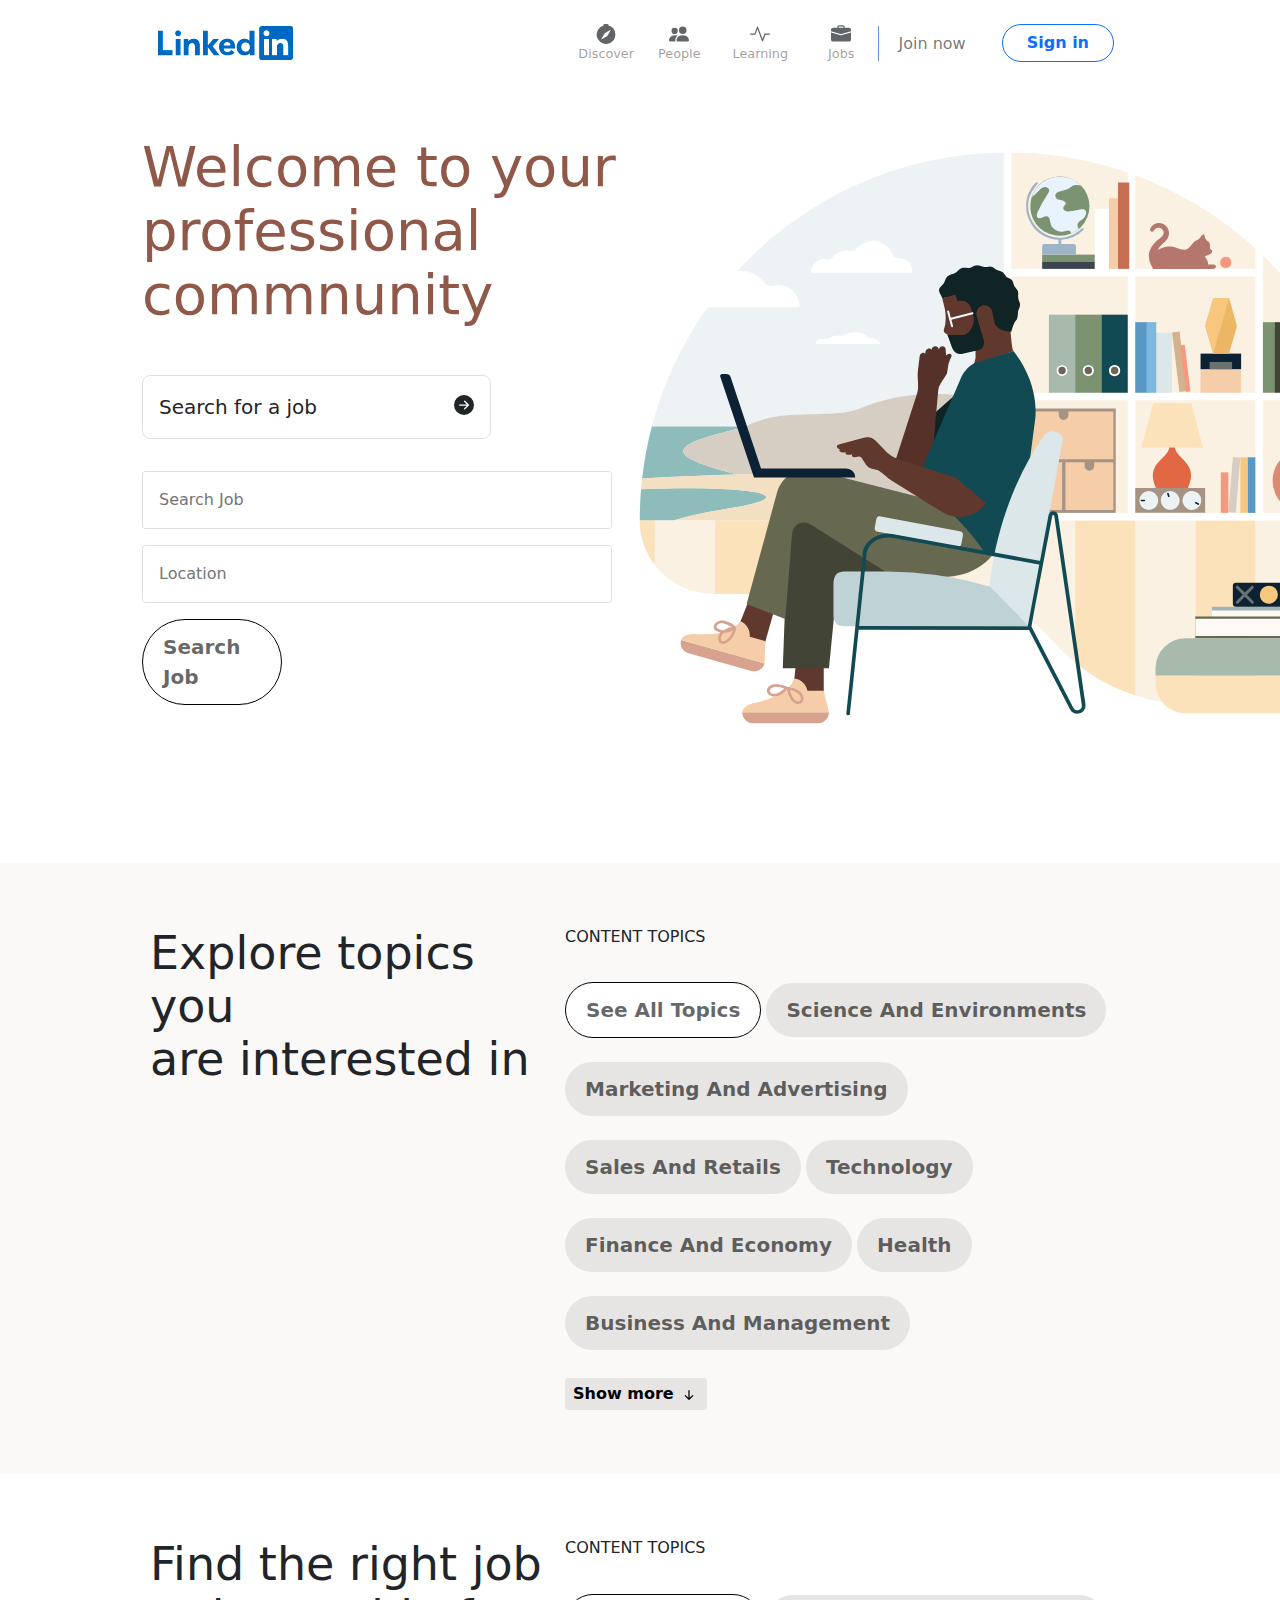
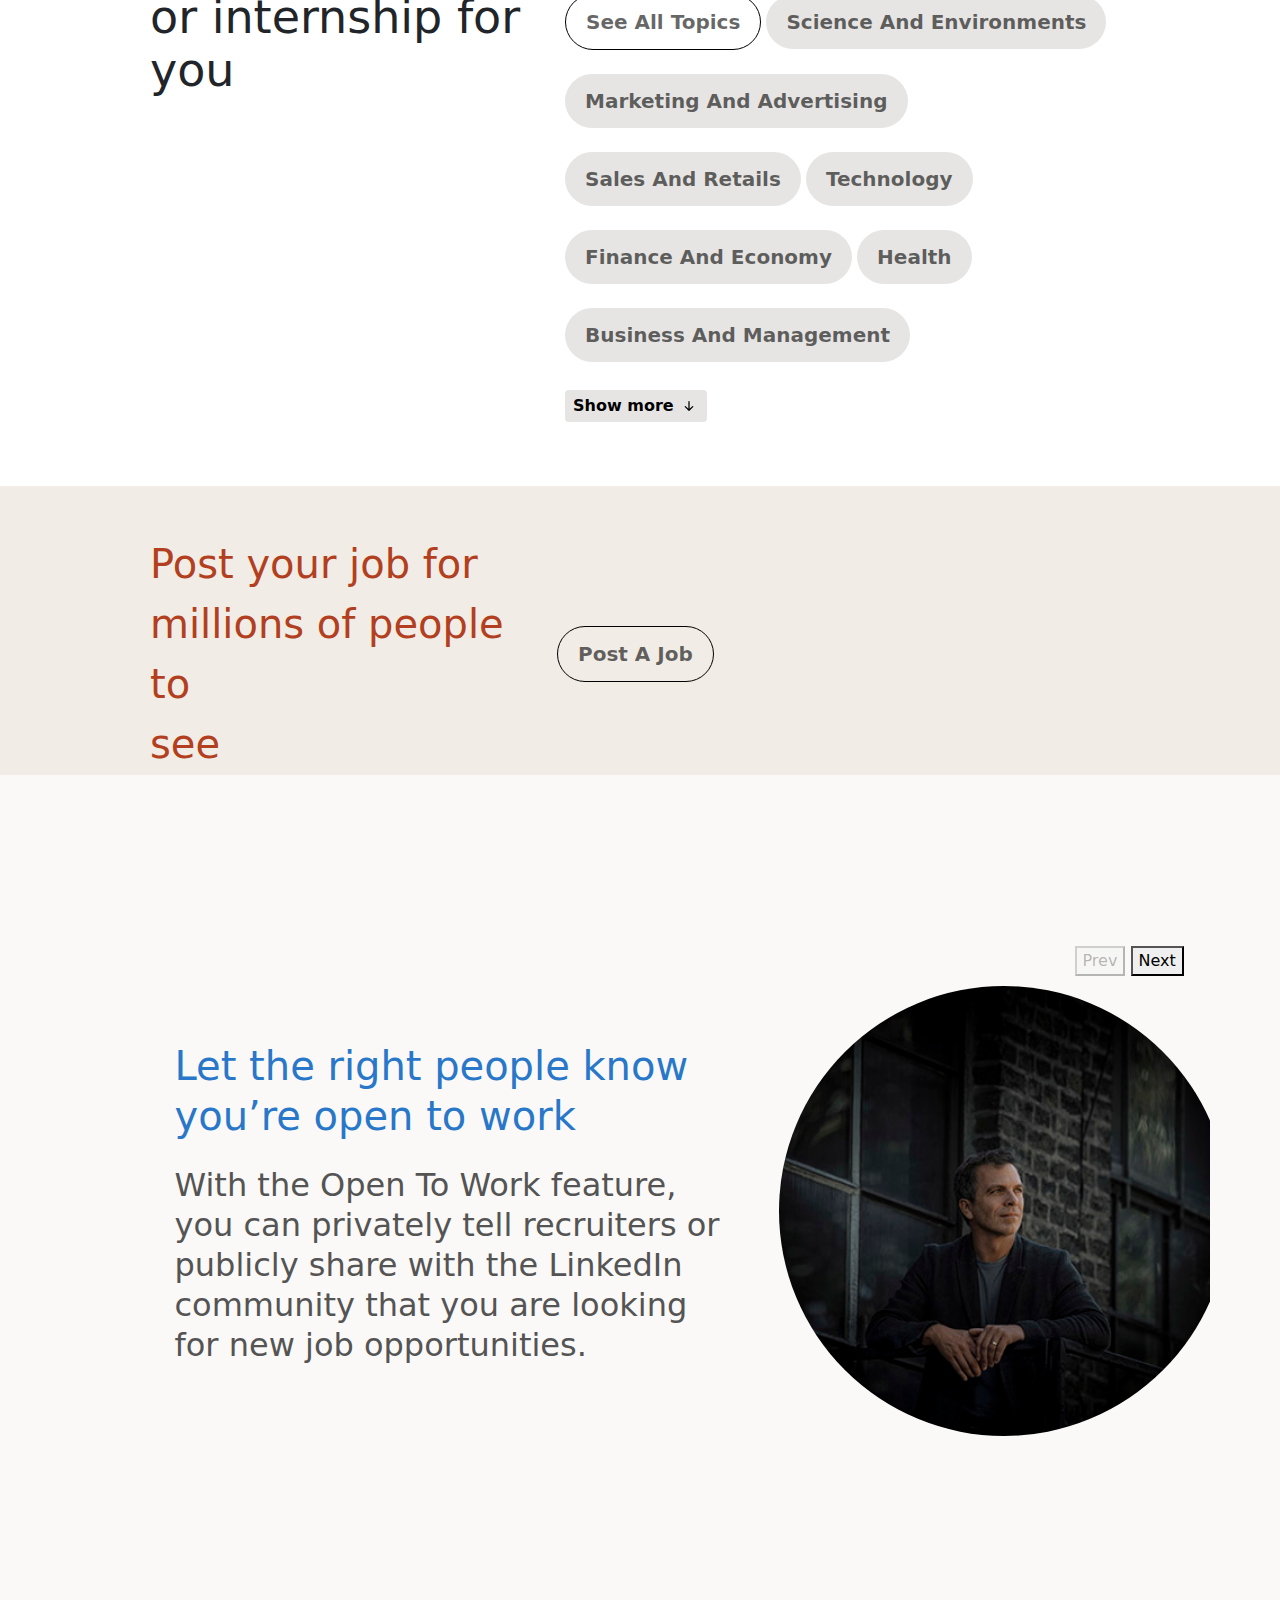
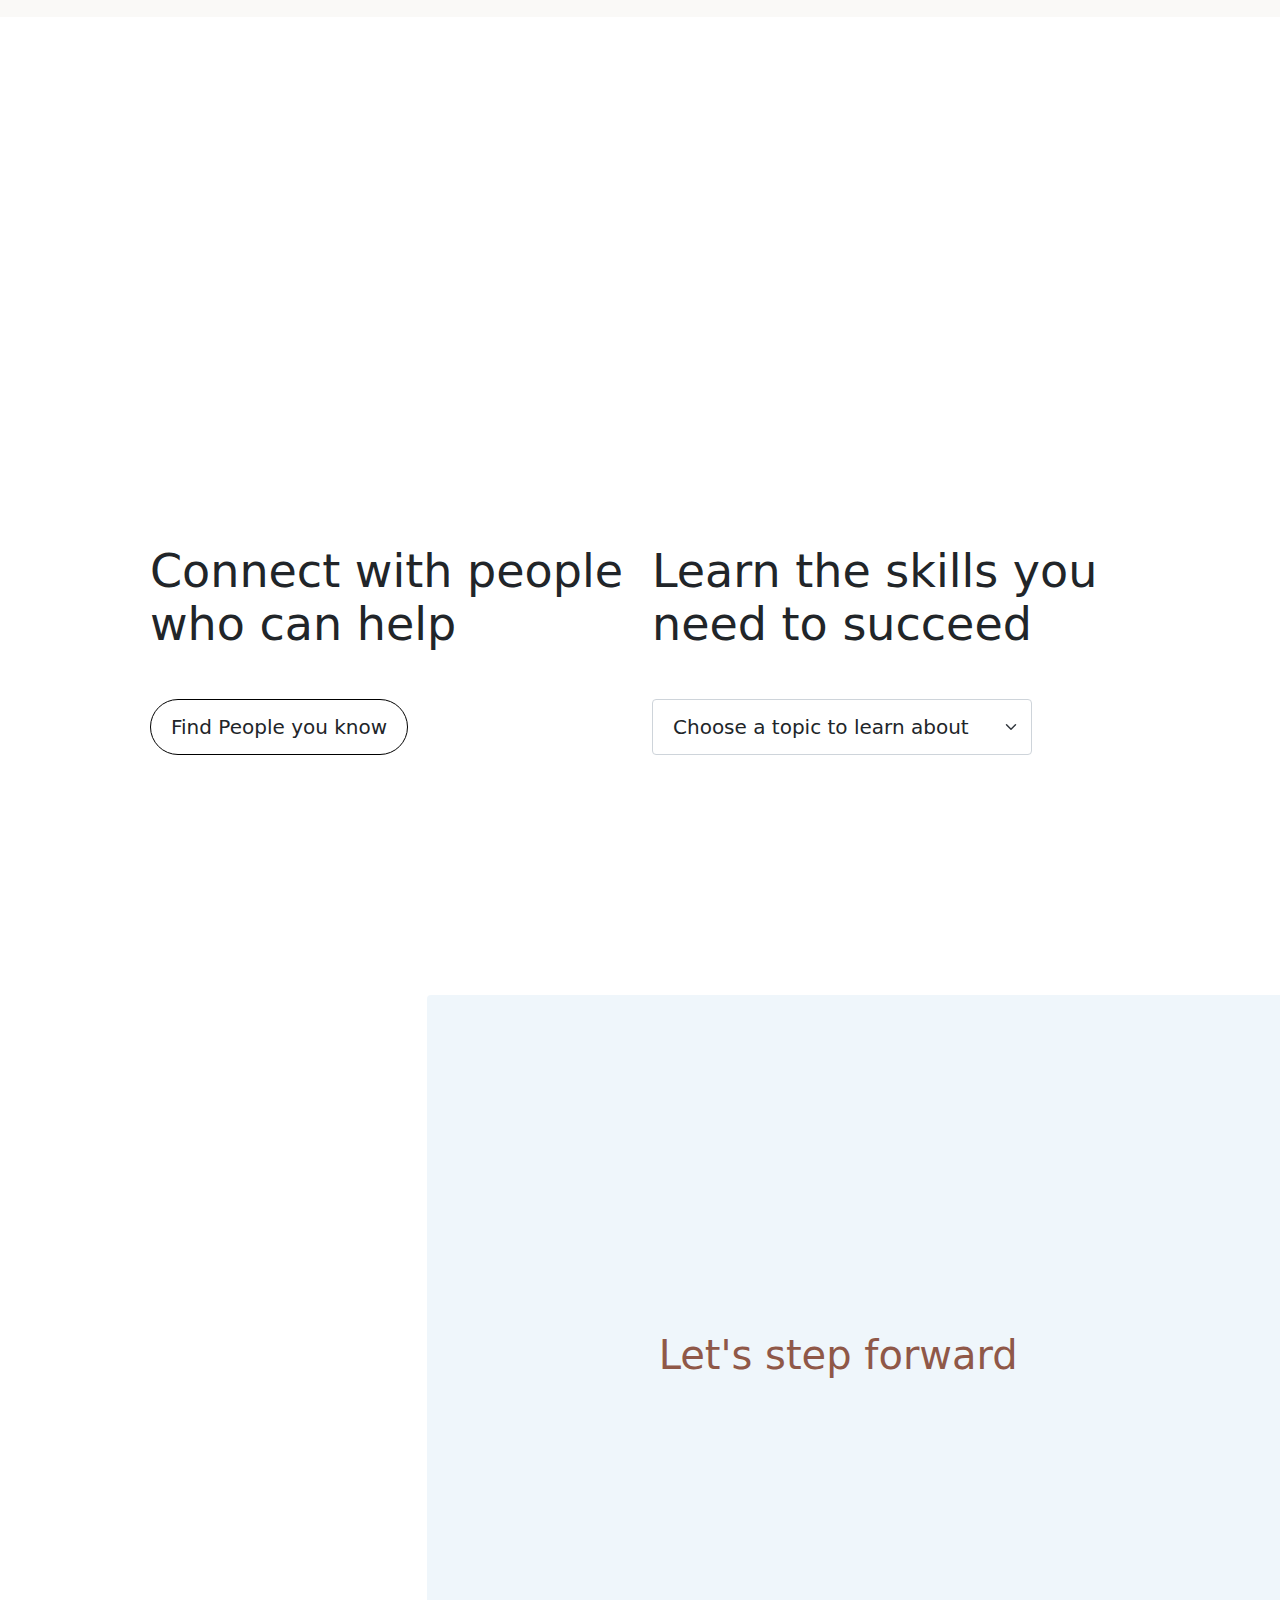
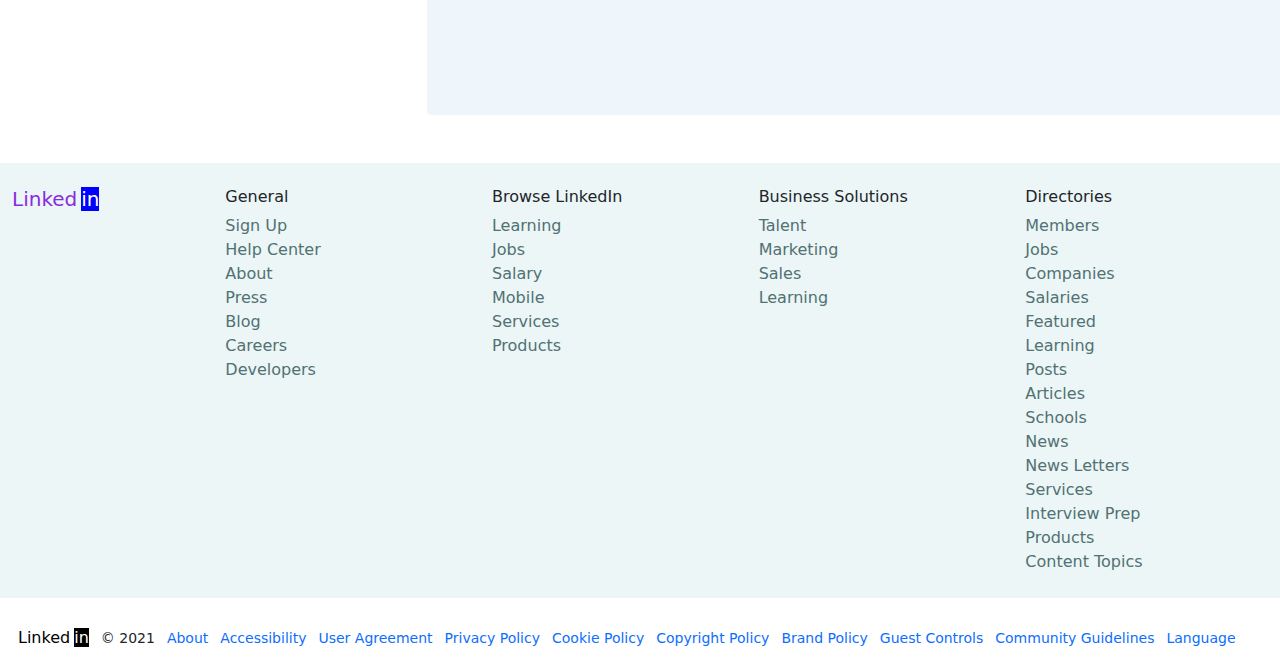
==== commit 5f6759a3: "done signIn.html next signIn.php and create process-signIn.php" ====
--- a/index.html
+++ b/index.html
@@ -70,8 +70,9 @@
             <a href="#" class="nav-link px-lg-3 join-now rounded-2">Join now</a>
           </li>
           <li class="nav-item px-lg-3">
-            <button class=" rounded-pill border-primary btn px-4 text-primary fw-bold sign">Sign
-              in</button>
+            <button class=" rounded-pill border-primary btn px-4 text-primary fw-bold sign">
+              Sign in
+            </button>
           </li>
         </ul>
       </div>
@@ -81,7 +82,7 @@
   <div class="hero">
     <div class="container px-lg-7 py-lg-5 py-md-4 py-1">
       <div class="row g-3">
-        <div class="px-lg-0 col-md-12 col-lg-7">
+        <div class="px-lg-0 col-md-12 col-lg-7 position-relative">
           <div class="heading-lg color-heading fw-light">Welcome to your professional commnunity
           </div>
           <div class="w-6 w-md-8 w-sm-100 mt-lg-5 mt-md-3">
@@ -92,6 +93,13 @@
                   <path
                     d="M8 0a8 8 0 1 1 0 16A8 8 0 0 1 8 0zM4.5 7.5a.5.5 0 0 0 0 1h5.793l-2.147 2.146a.5.5 0 0 0 .708.708l3-3a.5.5 0 0 0 0-.708l-3-3a.5.5 0 1 0-.708.708L10.293 7.5H4.5z" />
                 </svg></span>
+            </div>
+            <div class="search-job">
+              <form action="" method="post">
+                <input type="text" name="txtJob" id="txtJob" class="border cursor rounded-1 p-3 d-flex justify-content-between mt-3 cs-shadow" placeholder="Search Job">
+                <input type="text" name="txtLocation" class="border cursor rounded-1 p-3 d-flex justify-content-between my-3 cs-shadow" id="txtLocation" placeholder="Location">
+                <a href="./Job.html" class="post-btn btn--primary topics-link rounded-pill" style="max-width: 140px;">Search Job</a>
+              </form>
             </div>
             <div class="border cursor rounded-4 p-3 d-flex justify-content-between my-3 cs-shadow">
               <span class="fs-5">Find a person you know</span>
@@ -818,6 +826,103 @@
         </div>
     </div>
   </div>  
+  <div class="footer">
+    <div class="container-fluid mt-5 ">
+        <div class="row py-4">
+            <div class="col-md-2">
+                <div class="logo-footer d-flex">
+                    <h5 class="logo-text">Linked</h5>
+                    <h5 class="logo-in ms-1">in</h5>
+                </div>
+            </div>
+            <div class="col-md-10">
+                <div class="row location-footer ">
+                    <div class="col-md-3">
+                        <h6>General</h6>
+                        <div class="list-footer">
+                            <div class="dress-Sign-up"><a href="">Sign Up</a></div>
+                            <div><a href="">Help Center</a></div>
+                            <div><a href="">About</a></div>
+                            <div><a href="">Press</a></div>
+                            <div><a href="">Blog</a></div>
+                            <div><a href="">Careers</a></div>
+                            <div><a href="">Developers</a></div>
+                        </div>
+                    </div>
+                    <div class="col-md-3">
+                        <h6>Browse LinkedIn</h6>
+                        <div class="list-footer">
+                            <div class=""><a href="">Learning</a></div>
+                            <div><a href="">Jobs</a></div>
+                            <div><a href="">Salary</a></div>
+                            <div><a href="">Mobile</a></div>
+                            <div><a href="">Services</a></div>
+                            <div><a href="">Products</a></div>
+                        </div>
+                    </div>
+                    <div class="col-md-3">
+                        <h6>Business Solutions</h6>
+                        <div class="list-footer">
+                            <div><a href="">Talent</a></div>
+                            <div><a href="">Marketing</a></div>
+                            <div><a href="">Sales</a></div>
+                            <div><a href="">Learning</a></div>
+                        </div>
+                    </div>
+                    <div class="col-md-3">
+                        <h6>Directories</h6>
+                        <div class="list-footer">
+                            <div><a href="">Members</a></div>
+                            <div><a href="">Jobs</a></div>
+                            <div><a href="">Companies</a></div>
+                            <div><a href="">Salaries</a></div>
+                            <div><a href="">Featured</a></div>
+                            <div><a href="">Learning</a></div>
+                            <div><a href="">Posts</a></div>
+                            <div><a href="">Articles</a></div>
+                            <div><a href="">Schools</a></div>
+                            <div><a href="">News</a></div>
+                            <div><a href="">News Letters</a></div>
+                            <div><a href="">Services</a></div>
+                            <div><a href="">Interview Prep</a></div>
+                            <div><a href="">Products</a></div>
+                            <div><a href="">Content Topics</a></div>
+                        </div>
+                    </div>
+                </div>
+            </div>
+        </div>
+    </div>
+</div>
+
+<div class="nav-footer">
+    <div class="container-fluid">
+        <ul class=" d-inline">
+            <div class="sub-logo d-flex ">
+                <li >
+                    <div class="sub-logo-text d-flex">
+                        <h6 class="logo-text">Linked</h6>
+                        <h6 class="logo-in ms-1">in</h6>
+                    </div>
+                </li>
+                
+                <li><p>© 2021</p></li>
+                <li><a href="">About</a></li>
+                <li><a href="">Accessibility</a></li>
+                <li><a href="">User Agreement</a></li>
+                <li><a href="">Privacy Policy</a></li>
+                <li><a href="">Cookie Policy</a></li>
+                <li><a href="">Copyright Policy</a></li>
+                <li><a href="">Brand Policy</a></li>
+                <li><a href=""> Guest Controls</a></li>
+                <li><a href="">Community Guidelines</a></li>
+                <li><a href="">Language <i class="bi bi-chevron-down"></i></a></li>
+            </div>
+        </ul>
+
+    </div>
+</div>
+
 
   <script src="./JS/app.js"></script>
   <script src="./JS/bootstrap.bundle.min.js"></script>
--- a/CSS/style.css
+++ b/CSS/style.css
@@ -106,6 +106,10 @@
     background: var(--primary-bg);
 }
 
+.btn-group {
+    padding: 0 10px;
+}
+
 .bg-white {
     background-color: #fff;
 }
@@ -267,6 +271,79 @@
 .w-0 {
     width: 2% !important;
     background: rgb(202, 202, 202);
+}
+.footer{
+    background-color:rgb(236, 246, 247);
+}
+.container-fluid .logo-footer .logo-text{
+    color: blueviolet;
+}
+.container-fluid .logo-footer .logo-in{
+    background-color: blue;
+    color: #fff;
+}
+.container-fluid .list-footer a{
+    text-decoration: none;
+    color: rgb(81, 113, 114);
+
+}
+.container-fluid .list-footer div a:hover{
+    cursor: pointer;
+    color: blueviolet;
+    text-decoration: underline;
+}
+.nav-footer{
+    display: flex;
+}
+.nav-footer li a{
+    text-decoration: none;
+}
+.nav-footer li{
+    list-style-type: none;
+}
+.sub-logo li{
+    font-size: 14px;
+    padding: 6px;
+}
+
+.sub-logo .logo-text {
+    color: #000;
+}
+.sub-logo .logo-in {
+ background-color: #000;
+ color: #fff;
+}
+
+
+@media screen and (min-width: 1025px){
+    /* .container-fluid {
+        padding-left: 200px;
+        padding-right: 200px;
+    } */
+}
+
+.search-job {
+    position: absolute;
+    left: 0; 
+    right: 0;
+    color: #fff;
+    background: #fff;
+    max-width: 470px;
+}
+
+.search-job > form {
+    display: flex;
+    flex-direction: column;
+}
+
+#textJob:focus,
+#textLocation:focus {
+    opacity: 0.9;
+}
+
+.list-job {
+    max-width: 100%;
+    height: 160px;
 }
 
 @media (min-width: 1280px) {
@@ -289,7 +366,6 @@
         right: 90px;
         top: -30px;
     }
-
 }
 
 @media (min-width: 1024px) and (max-width: 1279px) {
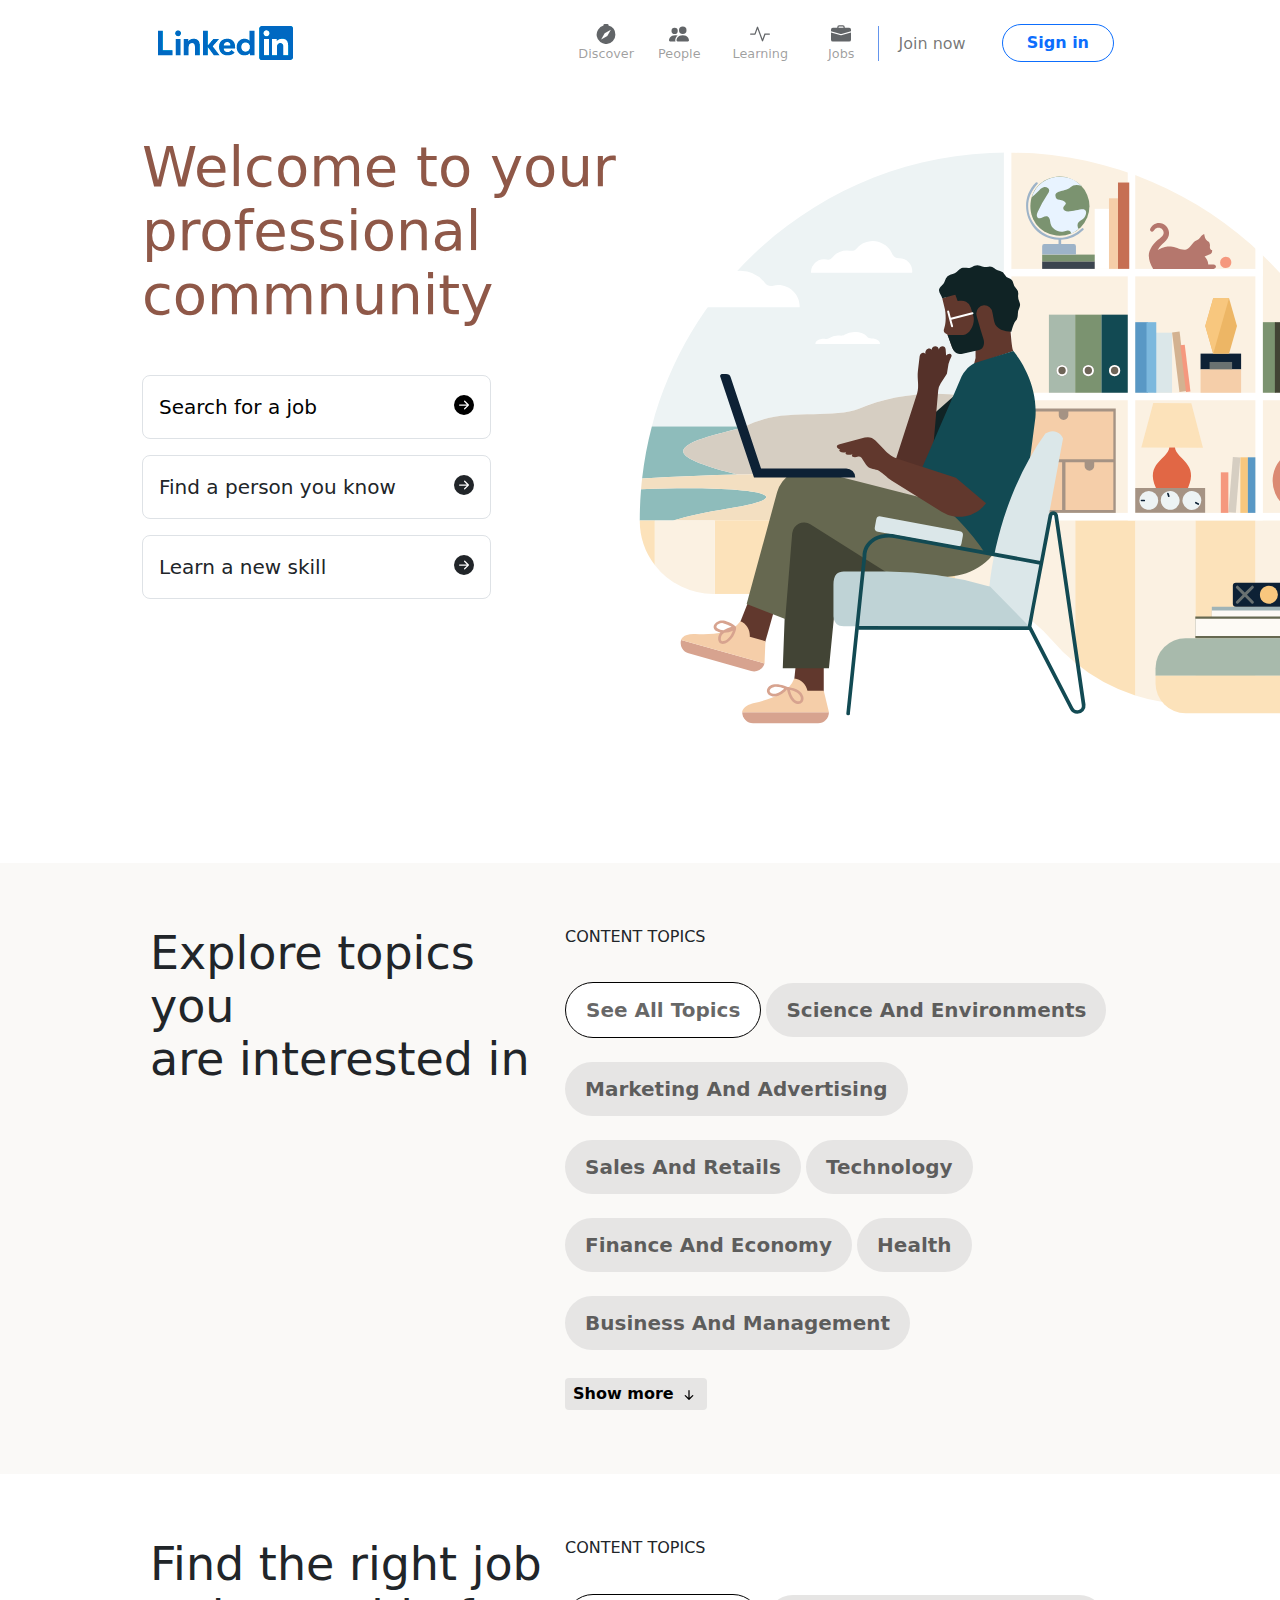
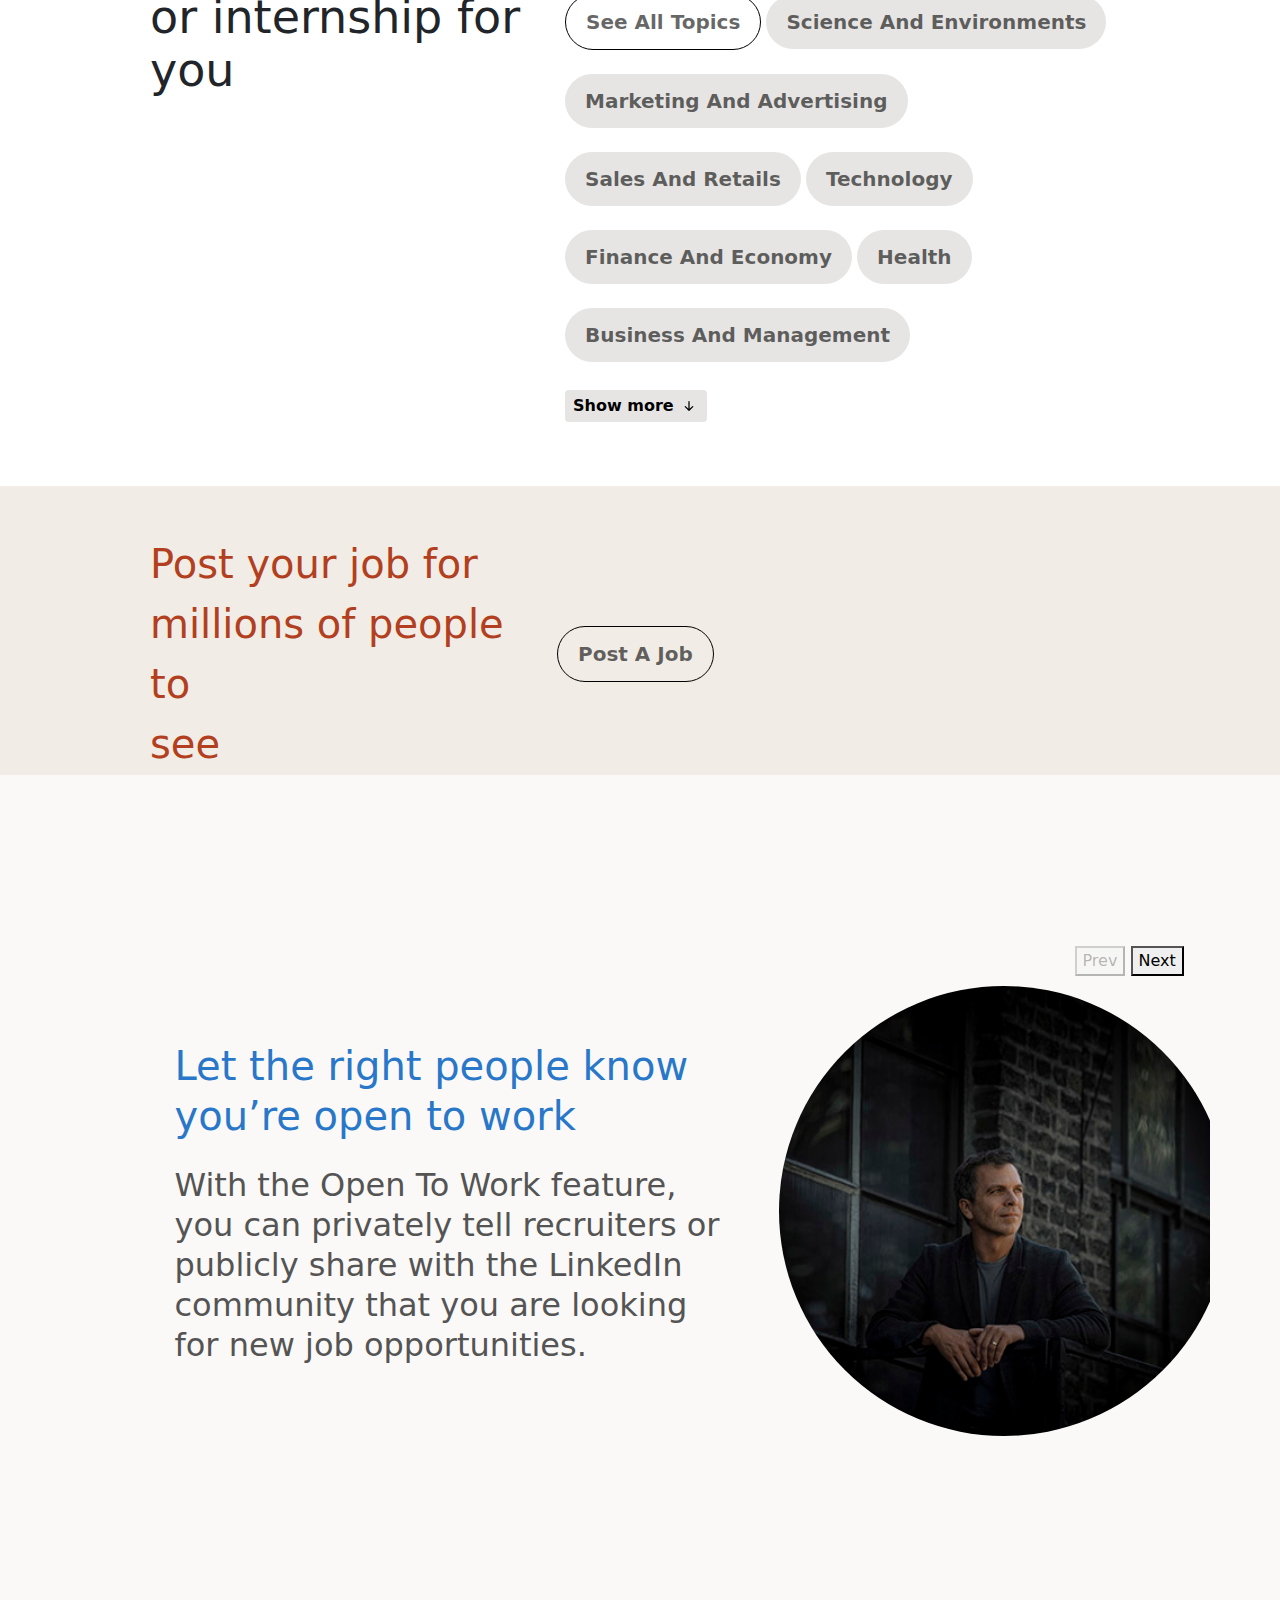
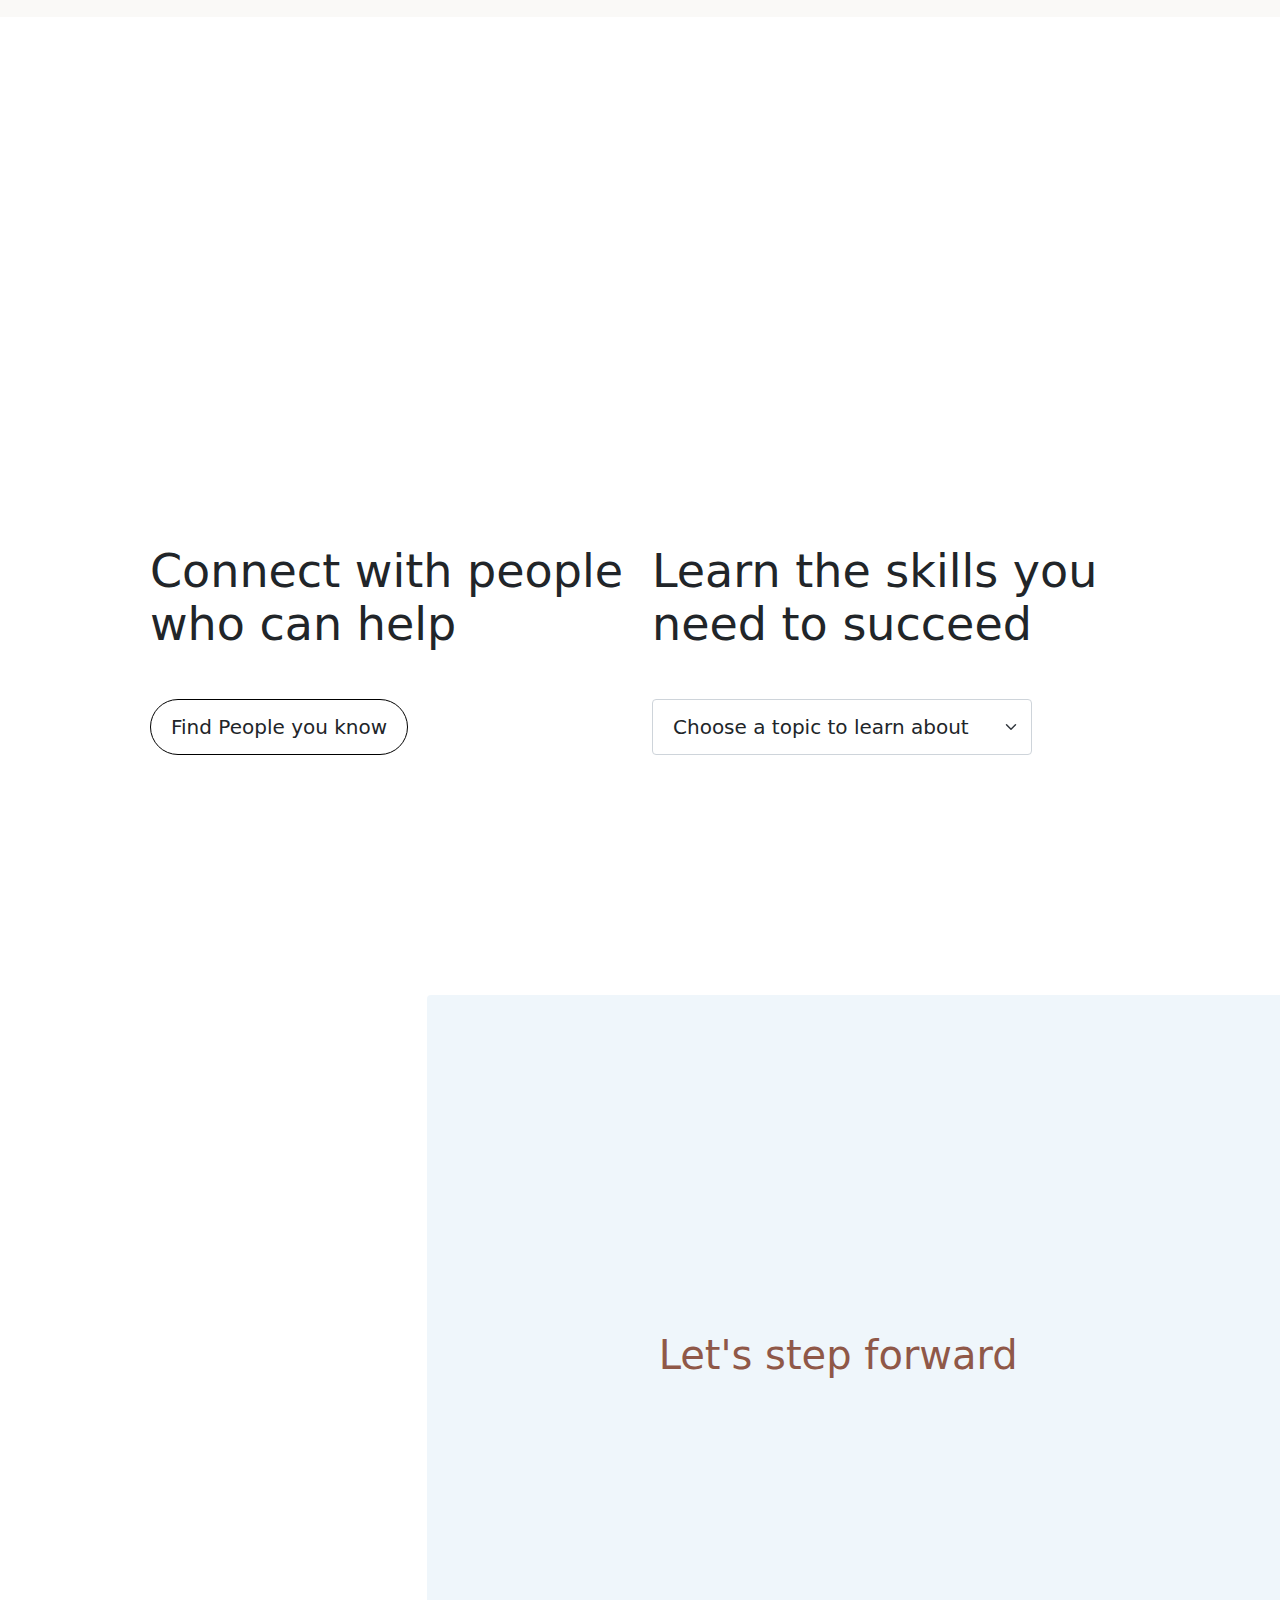
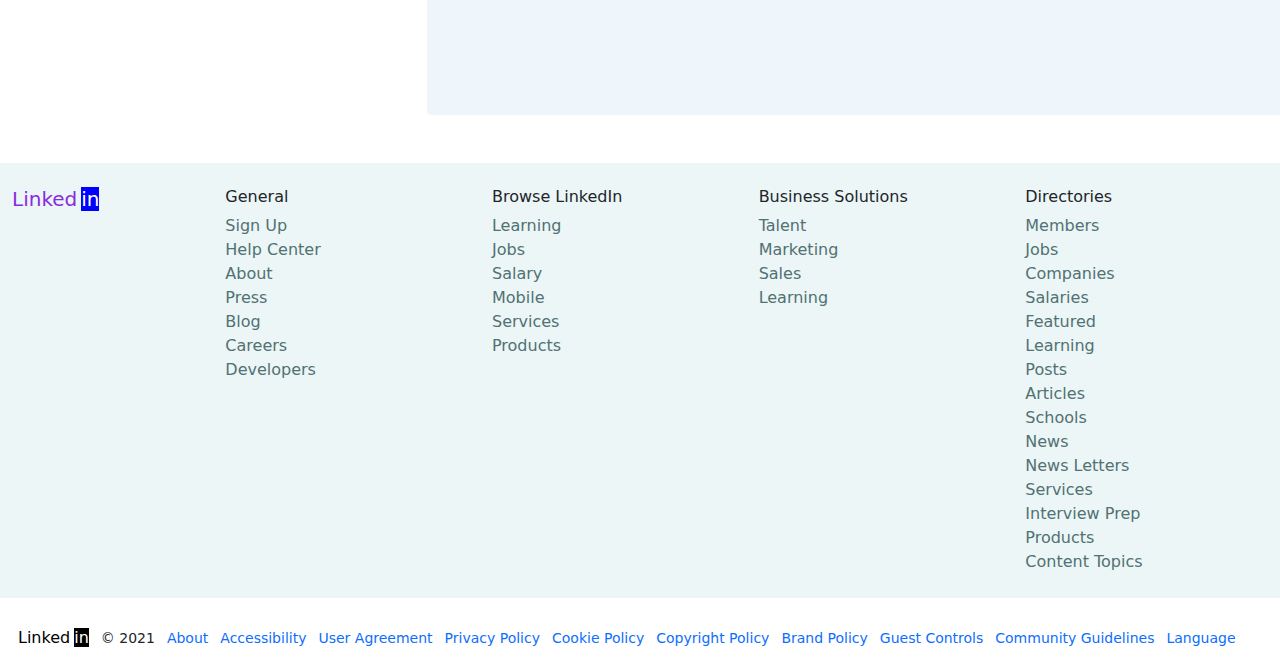
==== commit 6d29dd5d: "update tag a href file index.html and job.html" ====
--- a/index.html
+++ b/index.html
@@ -17,7 +17,7 @@
 <body>
   <nav class="navbar navbar-expand-lg navbar-light bg-white">
     <div class="container px-lg-7 py-2">
-      <a class="navbar-brand" href="#">
+      <a class="navbar-brand" href="index.html">
         <img src="./img/logo.png" class="logo" alt="logo.png">
       </a>
       <button class="navbar-toggler" type="button" data-bs-toggle="collapse"
@@ -33,7 +33,7 @@
               <path
                 d="M15.5 8.516a7.5 7.5 0 1 1-9.462-7.24A1 1 0 0 1 7 0h2a1 1 0 0 1 .962 1.276 7.503 7.503 0 0 1 5.538 7.24zm-3.61-3.905L6.94 7.439 4.11 12.39l4.95-2.828 2.828-4.95z" />
             </svg>
-            <a class="nav-link py-0" aria-current="page" href="#">Discover</a>
+            <a class="nav-link py-0" aria-current="page" href="discover.html">Discover</a>
           </li>
           <li class="nav-item itemHover flexBox py-md-2 px-lg-2">
             <svg xmlns="http://www.w3.org/2000/svg" width="20" height="20" fill="currentColor"
@@ -67,12 +67,12 @@
         </ul>
         <ul class="navbar-nav me-auto mb-2 mb-lg-0">
           <li class="nav-item px-lg-1">
-            <a href="#" class="nav-link px-lg-3 join-now rounded-2">Join now</a>
+            <a href="signup.php" class="nav-link px-lg-3 join-now rounded-2">Join now</a>
           </li>
           <li class="nav-item px-lg-3">
-            <button class=" rounded-pill border-primary btn px-4 text-primary fw-bold sign">
+            <a href="signIn.php" class=" rounded-pill border-primary btn px-4 text-primary fw-bold sign">
               Sign in
-            </button>
+            </a>
           </li>
         </ul>
       </div>
@@ -86,21 +86,14 @@
           <div class="heading-lg color-heading fw-light">Welcome to your professional commnunity
           </div>
           <div class="w-6 w-md-8 w-sm-100 mt-lg-5 mt-md-3">
-            <div class="border cursor rounded-4 p-3 d-flex justify-content-between my-3 cs-shadow">
+            <a href="job.html" style="color: black; text-decoration: none;" class="border cursor rounded-4 p-3 d-flex justify-content-between my-3 cs-shadow">
               <span class="fs-5">Search for a job</span>
               <span><svg xmlns="http://www.w3.org/2000/svg" width="20" height="20"
                   fill="currentColor" class="bi bi-arrow-right-circle-fill" viewBox="0 0 16 16">
                   <path
                     d="M8 0a8 8 0 1 1 0 16A8 8 0 0 1 8 0zM4.5 7.5a.5.5 0 0 0 0 1h5.793l-2.147 2.146a.5.5 0 0 0 .708.708l3-3a.5.5 0 0 0 0-.708l-3-3a.5.5 0 1 0-.708.708L10.293 7.5H4.5z" />
                 </svg></span>
-            </div>
-            <div class="search-job">
-              <form action="" method="post">
-                <input type="text" name="txtJob" id="txtJob" class="border cursor rounded-1 p-3 d-flex justify-content-between mt-3 cs-shadow" placeholder="Search Job">
-                <input type="text" name="txtLocation" class="border cursor rounded-1 p-3 d-flex justify-content-between my-3 cs-shadow" id="txtLocation" placeholder="Location">
-                <a href="./Job.html" class="post-btn btn--primary topics-link rounded-pill" style="max-width: 140px;">Search Job</a>
-              </form>
-            </div>
+            </a>
             <div class="border cursor rounded-4 p-3 d-flex justify-content-between my-3 cs-shadow">
               <span class="fs-5">Find a person you know</span>
               <span><svg xmlns="http://www.w3.org/2000/svg" width="20" height="20"
